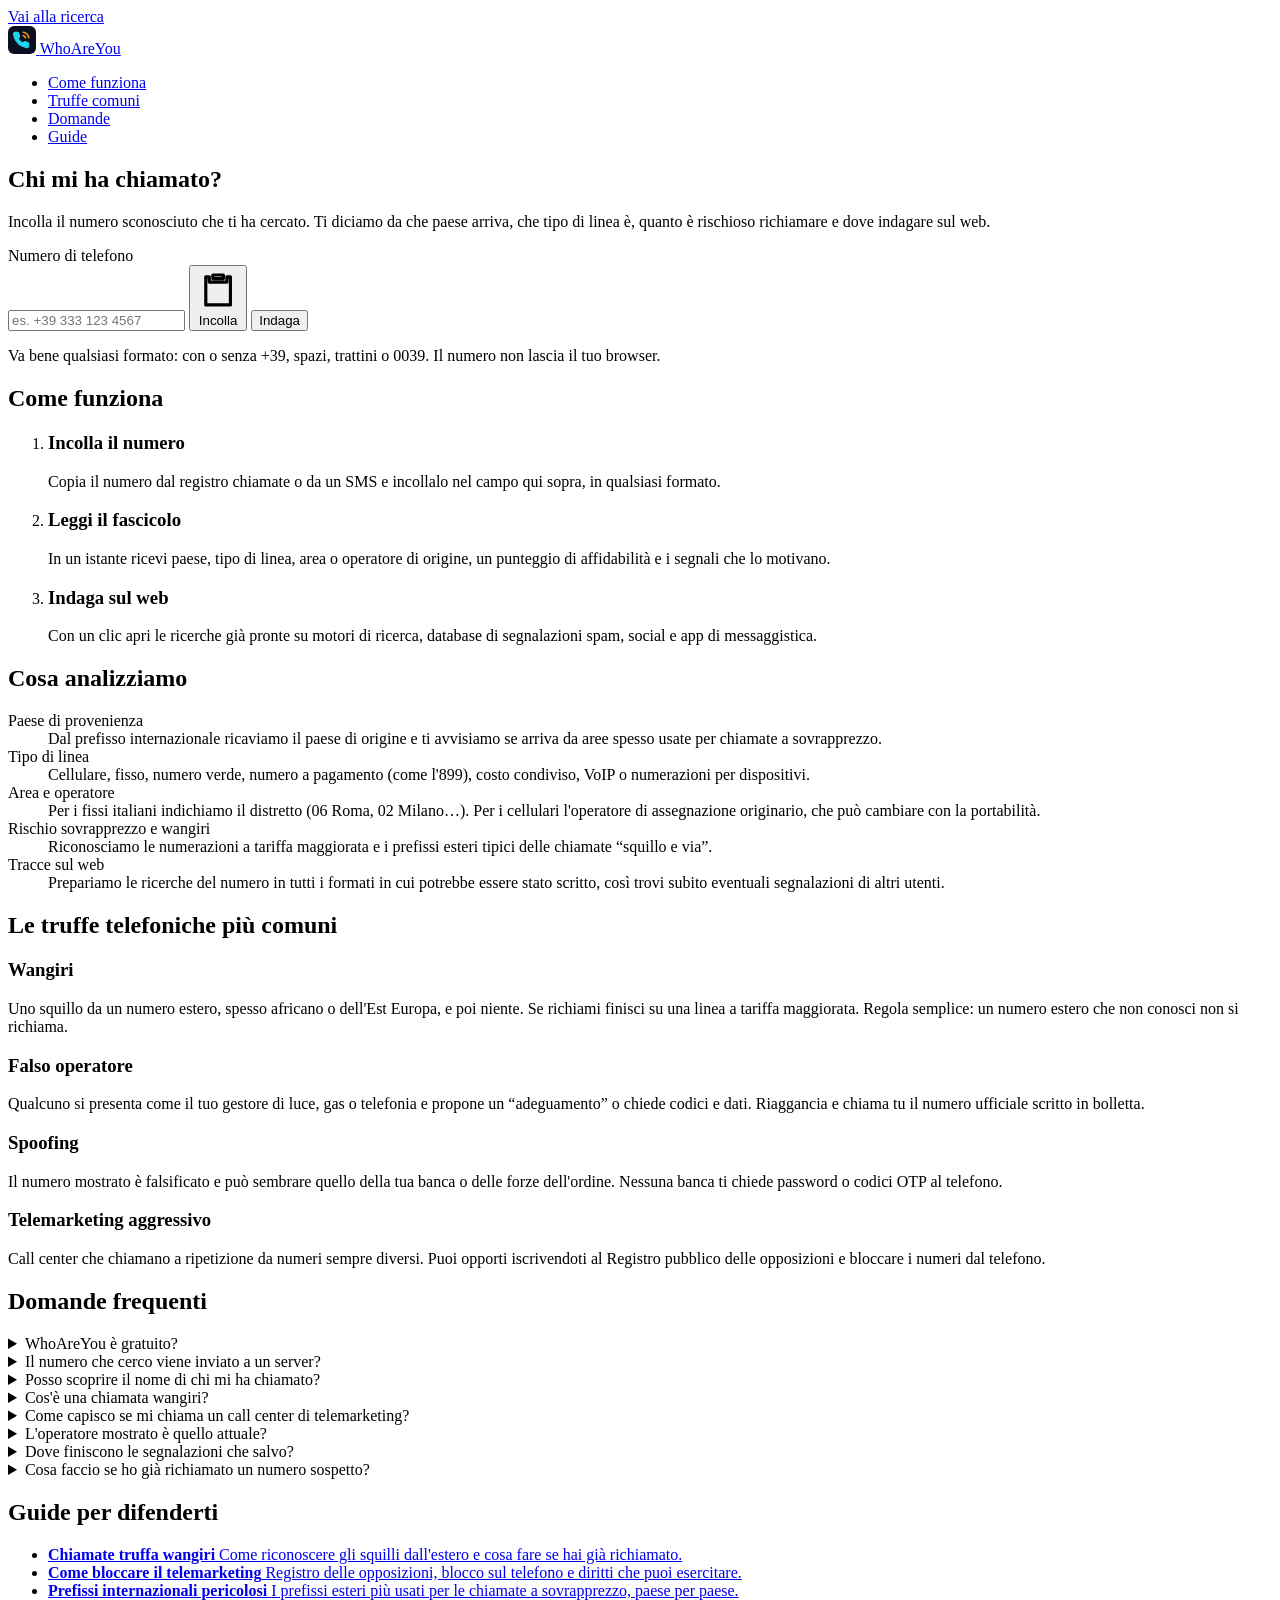
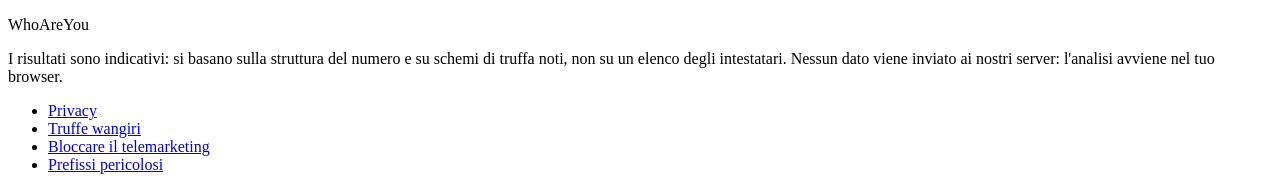
==== index.html @ 552d239f "WIP: initial site files from agent team (in progress) Co-Authored-By: Claude Opus 5.5 <noreply@anthr" ====
<!doctype html>
<html lang="it">
<head>
  <meta charset="utf-8">
  <meta name="viewport" content="width=device-width, initial-scale=1">
  <title>WhoAreYou – Chi mi ha chiamato? Verifica numeri di telefono sconosciuti gratis</title>
  <meta name="description" content="Ti ha chiamato un numero sconosciuto? Incollalo e scopri subito paese, tipo di linea, operatore e rischio truffa (wangiri, numeri a pagamento, spoofing). Gratis, senza registrazione, l'analisi avviene nel tuo browser.">
  <link rel="canonical" href="https://lorebiri.github.io/whoareyou/">
  <meta name="robots" content="index,follow,max-image-preview:large">
  <meta name="theme-color" content="#eef1f5" media="(prefers-color-scheme: light)">
  <meta name="theme-color" content="#0f1520" media="(prefers-color-scheme: dark)">
  <meta name="color-scheme" content="light dark">

  <link rel="icon" href="assets/img/favicon.svg" type="image/svg+xml">
  <link rel="apple-touch-icon" href="assets/img/favicon.svg">
  <link rel="manifest" href="site.webmanifest">

  <meta property="og:type" content="website">
  <meta property="og:locale" content="it_IT">
  <meta property="og:site_name" content="WhoAreYou">
  <meta property="og:title" content="Chi mi ha chiamato? Verifica gratis un numero sconosciuto">
  <meta property="og:description" content="Incolla il numero: paese, tipo di linea, rischio truffa e ricerche sul web con un clic. Tutto nel tuo browser.">
  <meta property="og:url" content="https://lorebiri.github.io/whoareyou/">
  <meta property="og:image" content="https://lorebiri.github.io/whoareyou/assets/img/og-image.svg">
  <meta property="og:image:alt" content="WhoAreYou, verifica numeri di telefono sconosciuti">
  <meta name="twitter:card" content="summary_large_image">
  <meta name="twitter:title" content="Chi mi ha chiamato? Verifica gratis un numero sconosciuto">
  <meta name="twitter:description" content="Paese, tipo di linea, rischio truffa e ricerche sul web con un clic. Tutto nel tuo browser.">
  <meta name="twitter:image" content="https://lorebiri.github.io/whoareyou/assets/img/og-image.svg">

  <link rel="preconnect" href="https://fonts.googleapis.com">
  <link rel="preconnect" href="https://fonts.gstatic.com" crossorigin>
  <link rel="stylesheet" href="https://fonts.googleapis.com/css2?family=Archivo:wdth,wght@62..125,400..800&amp;display=swap">
  <link rel="stylesheet" href="assets/css/style.css">

  <script type="application/ld+json">
  {
    "@context": "https://schema.org",
    "@graph": [
      {
        "@type": "WebSite",
        "@id": "https://lorebiri.github.io/whoareyou/#website",
        "url": "https://lorebiri.github.io/whoareyou/",
        "name": "WhoAreYou",
        "inLanguage": "it",
        "potentialAction": {
          "@type": "SearchAction",
          "target": {
            "@type": "EntryPoint",
            "urlTemplate": "https://lorebiri.github.io/whoareyou/?n={search_term_string}"
          },
          "query-input": "required name=search_term_string"
        }
      },
      {
        "@type": "WebApplication",
        "@id": "https://lorebiri.github.io/whoareyou/#app",
        "name": "WhoAreYou – Chi mi ha chiamato?",
        "url": "https://lorebiri.github.io/whoareyou/",
        "description": "Strumento gratuito per verificare numeri di telefono sconosciuti: paese, tipo di linea, operatore, rischio truffa e ricerche sul web. L'analisi avviene nel browser.",
        "applicationCategory": "UtilityApplication",
        "operatingSystem": "Qualsiasi (browser web)",
        "browserRequirements": "Richiede JavaScript",
        "inLanguage": "it",
        "isAccessibleForFree": true,
        "offers": { "@type": "Offer", "price": "0", "priceCurrency": "EUR" }
      },
      {
        "@type": "FAQPage",
        "@id": "https://lorebiri.github.io/whoareyou/#faq",
        "inLanguage": "it",
        "mainEntity": [
          {
            "@type": "Question",
            "name": "WhoAreYou è gratuito?",
            "acceptedAnswer": { "@type": "Answer", "text": "Sì, è completamente gratuito e non richiede registrazione. Puoi verificare tutti i numeri che vuoi." }
          },
          {
            "@type": "Question",
            "name": "Il numero che cerco viene inviato a un server?",
            "acceptedAnswer": { "@type": "Answer", "text": "No. L'analisi avviene interamente nel tuo browser e il numero non viene inviato a nessun server di WhoAreYou. Solo se scegli di aprire una ricerca sul web, il numero viene passato al sito che hai scelto, come Google o un database di segnalazioni." }
          },
          {
            "@type": "Question",
            "name": "Posso scoprire il nome di chi mi ha chiamato?",
            "acceptedAnswer": { "@type": "Answer", "text": "WhoAreYou non consulta elenchi privati degli intestatari, che in Italia sono protetti dal GDPR. Ti mostra paese, tipo di linea e rischi, e con un clic ti porta alle ricerche pubbliche e ai siti dove altre persone potrebbero aver già segnalato lo stesso numero." }
          },
          {
            "@type": "Question",
            "name": "Cos'è una chiamata wangiri?",
            "acceptedAnswer": { "@type": "Answer", "text": "Wangiri, in giapponese \"uno squillo e via\", è una truffa in cui un numero internazionale fa squillare il telefono una sola volta per spingerti a richiamare. La chiamata di ritorno verso numeri a tariffa maggiorata può costare diversi euro al minuto. Se non conosci il numero estero, non richiamare." }
          },
          {
            "@type": "Question",
            "name": "Come capisco se mi chiama un call center di telemarketing?",
            "acceptedAnswer": { "@type": "Answer", "text": "I call center usano spesso numeri fissi di grandi città o numeri che cambiano a ogni chiamata. Se il numero risulta fisso o VoIP e le ricerche sul web mostrano segnalazioni di telemarketing, probabilmente è una chiamata commerciale. Puoi iscriverti gratuitamente al Registro pubblico delle opposizioni per ridurle." }
          },
          {
            "@type": "Question",
            "name": "L'operatore mostrato è quello attuale?",
            "acceptedAnswer": { "@type": "Answer", "text": "No, è l'operatore a cui la numerazione è stata assegnata in origine. Con la portabilità del numero la linea può essere passata a un altro operatore, quindi consideralo un indizio e non una certezza." }
          },
          {
            "@type": "Question",
            "name": "Dove finiscono le segnalazioni che salvo?",
            "acceptedAnswer": { "@type": "Answer", "text": "Le segnalazioni (affidabile, spam, truffa) e le note restano solo nella memoria del browser del tuo dispositivo. Nessun altro le vede e puoi cancellarle svuotando i dati del sito." }
          },
          {
            "@type": "Question",
            "name": "Cosa faccio se ho già richiamato un numero sospetto?",
            "acceptedAnswer": { "@type": "Answer", "text": "Controlla il credito o la prossima bolletta, chiedi al tuo operatore di bloccare i servizi a sovrapprezzo e le chiamate verso numerazioni speciali, e se hai subito un addebito o hai fornito dati personali presenta una segnalazione alla Polizia Postale." }
          }
        ]
      }
    ]
  }
  </script>
</head>
<body>
  <a class="skip" href="#cerca">Vai alla ricerca</a>

  <header class="site-header">
    <div class="wrap header-row">
      <a class="brand" href="./" aria-label="WhoAreYou, home">
        <img src="assets/img/favicon.svg" alt="" width="28" height="28">
        <span>WhoAreYou</span>
      </a>
      <nav aria-label="Sezioni">
        <ul class="nav">
          <li><a href="#come-funziona">Come funziona</a></li>
          <li><a href="#truffe">Truffe comuni</a></li>
          <li><a href="#faq">Domande</a></li>
          <li><a href="#guide">Guide</a></li>
        </ul>
      </nav>
    </div>
  </header>

  <main id="main">
    <section class="hero" aria-labelledby="titolo">
      <div class="radar" aria-hidden="true"><span class="sweep"></span></div>
      <div class="wrap hero-inner">
        <h1 id="titolo">Chi mi ha chiamato?</h1>
        <p class="lede">Incolla il numero sconosciuto che ti ha cercato. Ti diciamo da che paese arriva, che tipo di linea è, quanto è rischioso richiamare e dove indagare sul web.</p>

        <form id="cerca" class="search" role="search" autocomplete="off" novalidate>
          <label for="numero" class="search-label">Numero di telefono</label>
          <div class="search-row">
            <input id="numero" name="n" type="tel" inputmode="tel" autocomplete="off" autocorrect="off" spellcheck="false"
                   placeholder="es. +39 333 123 4567" aria-describedby="search-hint" maxlength="40" required>
            <button type="button" class="btn-ghost paste" id="incolla" hidden aria-label="Incolla dagli appunti">
              <svg viewBox="0 0 24 24" aria-hidden="true"><path d="M9 4h6v2H9zM7 5H5v16h14V5h-2v3H7z" fill="none" stroke="currentColor" stroke-width="1.8" stroke-linejoin="round"/></svg>
              <span>Incolla</span>
            </button>
            <button type="submit" class="btn-primary" id="indaga">Indaga</button>
          </div>
          <p id="search-hint" class="hint">Va bene qualsiasi formato: con o senza +39, spazi, trattini o 0039. Il numero non lascia il tuo browser.</p>
        </form>
      </div>
    </section>

    <section id="esito" class="result-zone wrap" aria-label="Esito dell'analisi" tabindex="-1">
      <div id="scan" class="scan" hidden aria-hidden="true"></div>
      <div id="result" aria-live="polite" aria-atomic="false"></div>
    </section>

    <section id="cronologia" class="wrap history" aria-labelledby="cronologia-titolo" hidden>
      <div class="history-head">
        <h2 id="cronologia-titolo">Le tue ultime ricerche</h2>
        <button type="button" class="btn-link" id="svuota-cronologia">Cancella cronologia</button>
      </div>
      <p class="small muted">Salvate solo su questo dispositivo.</p>
      <ul id="cronologia-lista" class="history-list"></ul>
    </section>

    <div class="content">
      <section id="come-funziona" class="wrap block" aria-labelledby="h-come">
        <h2 id="h-come">Come funziona</h2>
        <ol class="steps">
          <li>
            <h3>Incolla il numero</h3>
            <p>Copia il numero dal registro chiamate o da un SMS e incollalo nel campo qui sopra, in qualsiasi formato.</p>
          </li>
          <li>
            <h3>Leggi il fascicolo</h3>
            <p>In un istante ricevi paese, tipo di linea, area o operatore di origine, un punteggio di affidabilità e i segnali che lo motivano.</p>
          </li>
          <li>
            <h3>Indaga sul web</h3>
            <p>Con un clic apri le ricerche già pronte su motori di ricerca, database di segnalazioni spam, social e app di messaggistica.</p>
          </li>
        </ol>
      </section>

      <section id="cosa-analizziamo" class="wrap block" aria-labelledby="h-cosa">
        <h2 id="h-cosa">Cosa analizziamo</h2>
        <dl class="checks">
          <div><dt>Paese di provenienza</dt><dd>Dal prefisso internazionale ricaviamo il paese di origine e ti avvisiamo se arriva da aree spesso usate per chiamate a sovrapprezzo.</dd></div>
          <div><dt>Tipo di linea</dt><dd>Cellulare, fisso, numero verde, numero a pagamento (come l'899), costo condiviso, VoIP o numerazioni per dispositivi.</dd></div>
          <div><dt>Area e operatore</dt><dd>Per i fissi italiani indichiamo il distretto (06 Roma, 02 Milano…). Per i cellulari l'operatore di assegnazione originario, che può cambiare con la portabilità.</dd></div>
          <div><dt>Rischio sovrapprezzo e wangiri</dt><dd>Riconosciamo le numerazioni a tariffa maggiorata e i prefissi esteri tipici delle chiamate “squillo e via”.</dd></div>
          <div><dt>Tracce sul web</dt><dd>Prepariamo le ricerche del numero in tutti i formati in cui potrebbe essere stato scritto, così trovi subito eventuali segnalazioni di altri utenti.</dd></div>
        </dl>
      </section>

      <section id="truffe" class="wrap block" aria-labelledby="h-truffe">
        <h2 id="h-truffe">Le truffe telefoniche più comuni</h2>
        <div class="scams">
          <article>
            <h3>Wangiri</h3>
            <p>Uno squillo da un numero estero, spesso africano o dell'Est Europa, e poi niente. Se richiami finisci su una linea a tariffa maggiorata. Regola semplice: un numero estero che non conosci non si richiama.</p>
          </article>
          <article>
            <h3>Falso operatore</h3>
            <p>Qualcuno si presenta come il tuo gestore di luce, gas o telefonia e propone un “adeguamento” o chiede codici e dati. Riaggancia e chiama tu il numero ufficiale scritto in bolletta.</p>
          </article>
          <article>
            <h3>Spoofing</h3>
            <p>Il numero mostrato è falsificato e può sembrare quello della tua banca o delle forze dell'ordine. Nessuna banca ti chiede password o codici OTP al telefono.</p>
          </article>
          <article>
            <h3>Telemarketing aggressivo</h3>
            <p>Call center che chiamano a ripetizione da numeri sempre diversi. Puoi opporti iscrivendoti al Registro pubblico delle opposizioni e bloccare i numeri dal telefono.</p>
          </article>
        </div>
      </section>

      <section id="faq" class="wrap block" aria-labelledby="h-faq">
        <h2 id="h-faq">Domande frequenti</h2>
        <div class="faq">
          <details>
            <summary>WhoAreYou è gratuito?</summary>
            <p>Sì, è completamente gratuito e non richiede registrazione. Puoi verificare tutti i numeri che vuoi.</p>
          </details>
          <details>
            <summary>Il numero che cerco viene inviato a un server?</summary>
            <p>No. L'analisi avviene interamente nel tuo browser e il numero non viene inviato a nessun server di WhoAreYou. Solo se scegli di aprire una ricerca sul web, il numero viene passato al sito che hai scelto, come Google o un database di segnalazioni.</p>
          </details>
          <details>
            <summary>Posso scoprire il nome di chi mi ha chiamato?</summary>
            <p>WhoAreYou non consulta elenchi privati degli intestatari, che in Italia sono protetti dal GDPR. Ti mostra paese, tipo di linea e rischi, e con un clic ti porta alle ricerche pubbliche e ai siti dove altre persone potrebbero aver già segnalato lo stesso numero.</p>
          </details>
          <details>
            <summary>Cos'è una chiamata wangiri?</summary>
            <p>Wangiri, in giapponese "uno squillo e via", è una truffa in cui un numero internazionale fa squillare il telefono una sola volta per spingerti a richiamare. La chiamata di ritorno verso numeri a tariffa maggiorata può costare diversi euro al minuto. Se non conosci il numero estero, non richiamare.</p>
          </details>
          <details>
            <summary>Come capisco se mi chiama un call center di telemarketing?</summary>
            <p>I call center usano spesso numeri fissi di grandi città o numeri che cambiano a ogni chiamata. Se il numero risulta fisso o VoIP e le ricerche sul web mostrano segnalazioni di telemarketing, probabilmente è una chiamata commerciale. Puoi iscriverti gratuitamente al Registro pubblico delle opposizioni per ridurle.</p>
          </details>
          <details>
            <summary>L'operatore mostrato è quello attuale?</summary>
            <p>No, è l'operatore a cui la numerazione è stata assegnata in origine. Con la portabilità del numero la linea può essere passata a un altro operatore, quindi consideralo un indizio e non una certezza.</p>
          </details>
          <details>
            <summary>Dove finiscono le segnalazioni che salvo?</summary>
            <p>Le segnalazioni (affidabile, spam, truffa) e le note restano solo nella memoria del browser del tuo dispositivo. Nessun altro le vede e puoi cancellarle svuotando i dati del sito.</p>
          </details>
          <details>
            <summary>Cosa faccio se ho già richiamato un numero sospetto?</summary>
            <p>Controlla il credito o la prossima bolletta, chiedi al tuo operatore di bloccare i servizi a sovrapprezzo e le chiamate verso numerazioni speciali, e se hai subito un addebito o hai fornito dati personali presenta una segnalazione alla Polizia Postale.</p>
          </details>
        </div>
      </section>

      <section id="guide" class="wrap block" aria-labelledby="h-guide">
        <h2 id="h-guide">Guide per difenderti</h2>
        <ul class="guides">
          <li>
            <a href="guide/chiamate-truffa-wangiri.html">
              <strong>Chiamate truffa wangiri</strong>
              <span>Come riconoscere gli squilli dall'estero e cosa fare se hai già richiamato.</span>
            </a>
          </li>
          <li>
            <a href="guide/come-bloccare-telemarketing.html">
              <strong>Come bloccare il telemarketing</strong>
              <span>Registro delle opposizioni, blocco sul telefono e diritti che puoi esercitare.</span>
            </a>
          </li>
          <li>
            <a href="guide/prefissi-internazionali-pericolosi.html">
              <strong>Prefissi internazionali pericolosi</strong>
              <span>I prefissi esteri più usati per le chiamate a sovrapprezzo, paese per paese.</span>
            </a>
          </li>
        </ul>
      </section>
    </div>
  </main>

  <footer class="site-footer">
    <div class="wrap footer-grid">
      <div>
        <p class="brand-foot">WhoAreYou</p>
        <p class="small">I risultati sono indicativi: si basano sulla struttura del numero e su schemi di truffa noti, non su un elenco degli intestatari. Nessun dato viene inviato ai nostri server: l'analisi avviene nel tuo browser.</p>
      </div>
      <ul class="foot-links small">
        <li><a href="privacy.html">Privacy</a></li>
        <li><a href="guide/chiamate-truffa-wangiri.html">Truffe wangiri</a></li>
        <li><a href="guide/come-bloccare-telemarketing.html">Bloccare il telemarketing</a></li>
        <li><a href="guide/prefissi-internazionali-pericolosi.html">Prefissi pericolosi</a></li>
      </ul>
    </div>
  </footer>

  <div id="toast" class="toast" role="status" aria-live="polite"></div>

  <noscript><p class="noscript wrap">Per analizzare un numero serve JavaScript attivo. Le informazioni e le guide qui sotto restano consultabili.</p></noscript>

  <script src="assets/js/analyzer.js" defer></script>
  <script src="assets/js/app.js" defer></script>
</body>
</html>
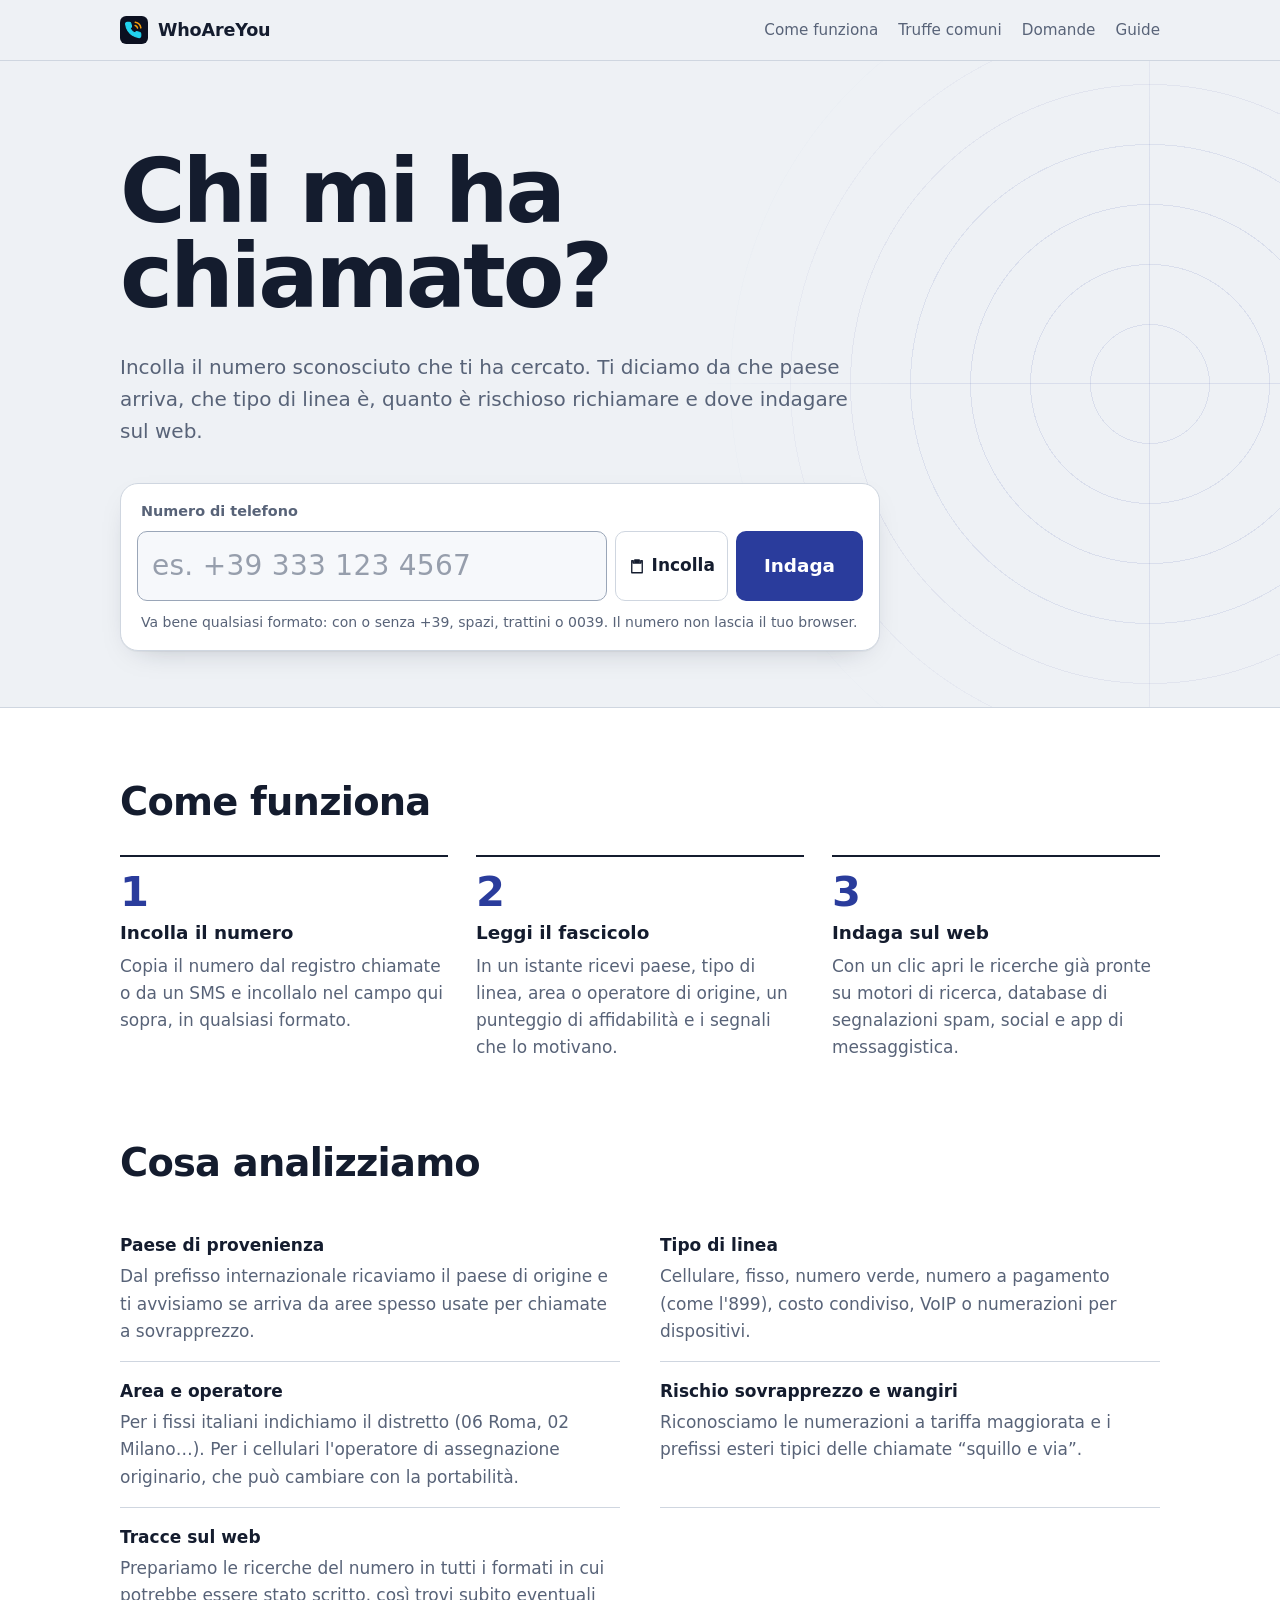
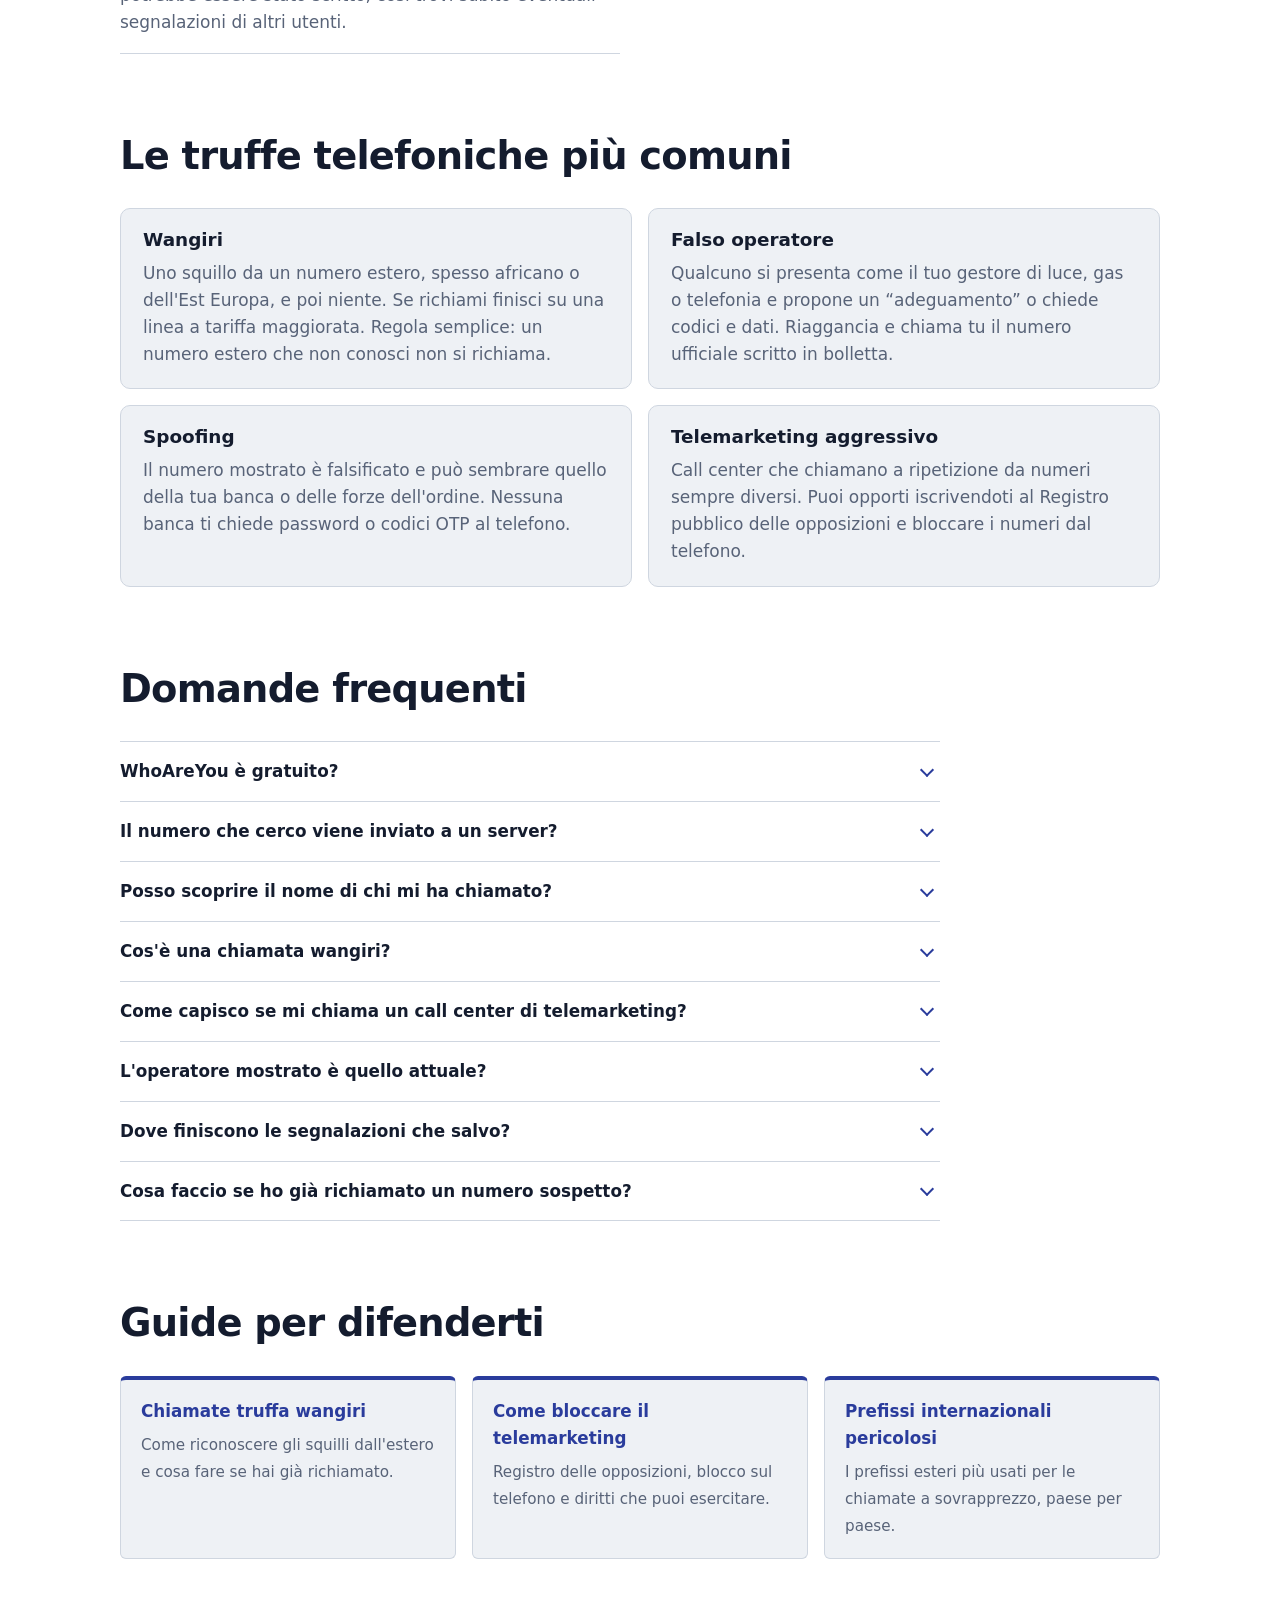
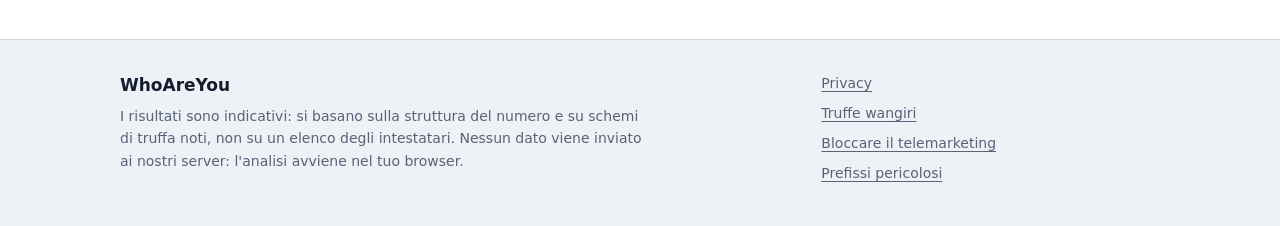
==== commit b9728f18: "Add landing page UI (index, styles, app logic) and PNG OG image Co-Authored-By: Claude Opus 5.5 <nor" ====
--- a/index.html
+++ b/index.html
@@ -21,12 +21,14 @@
   <meta property="og:title" content="Chi mi ha chiamato? Verifica gratis un numero sconosciuto">
   <meta property="og:description" content="Incolla il numero: paese, tipo di linea, rischio truffa e ricerche sul web con un clic. Tutto nel tuo browser.">
   <meta property="og:url" content="https://lorebiri.github.io/whoareyou/">
-  <meta property="og:image" content="https://lorebiri.github.io/whoareyou/assets/img/og-image.svg">
+  <meta property="og:image" content="https://lorebiri.github.io/whoareyou/assets/img/og-image.png">
+  <meta property="og:image:width" content="1200">
+  <meta property="og:image:height" content="630">
   <meta property="og:image:alt" content="WhoAreYou, verifica numeri di telefono sconosciuti">
   <meta name="twitter:card" content="summary_large_image">
   <meta name="twitter:title" content="Chi mi ha chiamato? Verifica gratis un numero sconosciuto">
   <meta name="twitter:description" content="Paese, tipo di linea, rischio truffa e ricerche sul web con un clic. Tutto nel tuo browser.">
-  <meta name="twitter:image" content="https://lorebiri.github.io/whoareyou/assets/img/og-image.svg">
+  <meta name="twitter:image" content="https://lorebiri.github.io/whoareyou/assets/img/og-image.png">
 
   <link rel="preconnect" href="https://fonts.googleapis.com">
   <link rel="preconnect" href="https://fonts.gstatic.com" crossorigin>
--- a/assets/css/style.css
+++ b/assets/css/style.css
@@ -0,0 +1,538 @@
+/* WhoAreYou – "fascicolo" visivo: carta fredda, inchiostro blu notte, timbro del verdetto. */
+
+:root {
+  --paper: #eef1f5;
+  --sheet: #ffffff;
+  --sheet-2: #f6f8fb;
+  --ink: #141c2e;
+  --muted: #586378;
+  --line: #cfd6e0;
+  --line-strong: #9aa6b8;
+  --accent: #2a3c9c;
+  --accent-ink: #ffffff;
+  --accent-soft: #e3e7f8;
+  --ring: #2a3c9c;
+
+  --v-affidabile: #17744a;
+  --v-neutro: #4c5f77;
+  --v-sospetto: #a85600;
+  --v-pericoloso: #bd2430;
+  --v-affidabile-bg: #e4f3eb;
+  --v-neutro-bg: #e9eef4;
+  --v-sospetto-bg: #fbefdf;
+  --v-pericoloso-bg: #fbe6e7;
+
+  --radar: rgba(42, 60, 156, 0.10);
+  --shadow: 0 1px 0 rgba(20, 28, 46, 0.04), 0 10px 30px -18px rgba(20, 28, 46, 0.35);
+
+  --font: "Archivo", system-ui, -apple-system, "Segoe UI", Roboto, "Helvetica Neue", Arial, sans-serif;
+  --r-sm: 6px;
+  --r-md: 10px;
+  --r-lg: 18px;
+  --wrap: 1080px;
+  color-scheme: light dark;
+}
+
+@media (prefers-color-scheme: dark) {
+  :root {
+    --paper: #0f1520;
+    --sheet: #161f2e;
+    --sheet-2: #1b2638;
+    --ink: #e5eaf2;
+    --muted: #9ba7ba;
+    --line: #283449;
+    --line-strong: #44526b;
+    --accent: #8fa0ff;
+    --accent-ink: #0f1520;
+    --accent-soft: #1f2a4a;
+    --ring: #aab7ff;
+
+    --v-affidabile: #4ec58e;
+    --v-neutro: #9fb1c8;
+    --v-sospetto: #f2a541;
+    --v-pericoloso: #ff6f74;
+    --v-affidabile-bg: #12301f;
+    --v-neutro-bg: #1d2737;
+    --v-sospetto-bg: #352611;
+    --v-pericoloso-bg: #3a171b;
+
+    --radar: rgba(143, 160, 255, 0.09);
+    --shadow: 0 1px 0 rgba(0, 0, 0, 0.2), 0 14px 34px -20px rgba(0, 0, 0, 0.8);
+  }
+}
+
+*, *::before, *::after { box-sizing: border-box; }
+
+html { -webkit-text-size-adjust: 100%; scroll-padding-top: 16px; }
+
+body {
+  margin: 0;
+  background: var(--paper);
+  color: var(--ink);
+  font-family: var(--font);
+  font-size: 1.0625rem;
+  line-height: 1.6;
+  font-variation-settings: "wdth" 100;
+  overflow-x: hidden;
+}
+
+img, svg { display: block; max-width: 100%; }
+a { color: var(--accent); text-underline-offset: 0.18em; text-decoration-thickness: 1px; }
+a:hover { text-decoration-thickness: 2px; }
+h1, h2, h3, h4 { line-height: 1.15; margin: 0 0 0.5em; }
+p { margin: 0 0 1em; }
+
+:focus-visible {
+  outline: 3px solid var(--ring);
+  outline-offset: 2px;
+  border-radius: 4px;
+}
+
+.wrap { width: 100%; max-width: var(--wrap); margin: 0 auto; padding: 0 20px; }
+.small { font-size: 0.875rem; }
+.muted { color: var(--muted); }
+.sr-only, .offscreen {
+  position: absolute !important; width: 1px; height: 1px; padding: 0; margin: -1px;
+  overflow: hidden; clip: rect(0 0 0 0); white-space: nowrap; border: 0;
+}
+
+.skip {
+  position: absolute; left: 12px; top: -60px; z-index: 50;
+  background: var(--accent); color: var(--accent-ink); padding: 10px 14px; border-radius: var(--r-sm);
+}
+.skip:focus { top: 12px; }
+
+/* ---------- header ---------- */
+
+.site-header { border-bottom: 1px solid var(--line); background: var(--paper); }
+.header-row { display: flex; align-items: center; justify-content: space-between; gap: 16px; min-height: 60px; }
+.brand {
+  display: inline-flex; align-items: center; gap: 10px; color: var(--ink); text-decoration: none;
+  font-weight: 750; font-variation-settings: "wdth" 115; letter-spacing: -0.01em; font-size: 1.1rem;
+}
+.nav { display: flex; gap: 4px 20px; list-style: none; margin: 0; padding: 0; flex-wrap: wrap; justify-content: flex-end; }
+.nav a { color: var(--muted); text-decoration: none; font-size: 0.95rem; padding: 6px 0; }
+.nav a:hover { color: var(--ink); }
+
+/* ---------- hero ---------- */
+
+.hero { position: relative; overflow: hidden; padding: clamp(40px, 8vw, 88px) 0 clamp(32px, 6vw, 56px); }
+.hero-inner { position: relative; z-index: 1; }
+
+.radar {
+  position: absolute; z-index: 0; pointer-events: none;
+  width: min(900px, 140vw); aspect-ratio: 1;
+  right: max(-320px, -30vw); top: 50%; transform: translateY(-50%);
+  border-radius: 50%;
+  background:
+    repeating-radial-gradient(circle at center, transparent 0 59px, var(--radar) 59px 60px),
+    linear-gradient(to right, transparent calc(50% - 0.5px), var(--radar) calc(50% - 0.5px) calc(50% + 0.5px), transparent calc(50% + 0.5px)),
+    linear-gradient(to bottom, transparent calc(50% - 0.5px), var(--radar) calc(50% - 0.5px) calc(50% + 0.5px), transparent calc(50% + 0.5px));
+  -webkit-mask-image: radial-gradient(circle, #000 35%, transparent 70%);
+  mask-image: radial-gradient(circle, #000 35%, transparent 70%);
+}
+.radar .sweep {
+  position: absolute; inset: 0; border-radius: 50%; opacity: 0;
+  background: conic-gradient(from 0deg, transparent 0 300deg, var(--accent) 360deg);
+  transition: opacity .25s ease;
+}
+.scanning .radar .sweep { opacity: 0.22; animation: sweep 1.1s linear infinite; }
+@keyframes sweep { to { transform: rotate(360deg); } }
+
+h1 {
+  font-size: clamp(2.6rem, 9vw, 5.6rem);
+  font-weight: 800;
+  font-variation-settings: "wdth" 125;
+  letter-spacing: -0.035em;
+  line-height: 0.95;
+  margin: 0 0 0.35em;
+  max-width: 12ch;
+}
+.lede { font-size: clamp(1.05rem, 2.2vw, 1.25rem); max-width: 38em; color: var(--muted); margin-bottom: 1.8em; }
+
+.search {
+  max-width: 760px;
+  background: var(--sheet);
+  border: 1px solid var(--line);
+  border-radius: var(--r-lg);
+  padding: 16px;
+  box-shadow: var(--shadow);
+}
+.search-label { display: block; font-weight: 650; font-size: 0.9rem; margin: 0 0 8px 4px; color: var(--muted); }
+.search-row { display: flex; gap: 8px; align-items: stretch; }
+.search input {
+  flex: 1 1 auto; min-width: 0;
+  font: inherit;
+  font-size: clamp(1.25rem, 3.4vw, 1.75rem);
+  font-weight: 600;
+  font-variation-settings: "wdth" 108;
+  font-variant-numeric: tabular-nums;
+  letter-spacing: 0.01em;
+  color: var(--ink);
+  background: var(--sheet-2);
+  border: 1.5px solid var(--line-strong);
+  border-radius: var(--r-md);
+  padding: 12px 14px;
+}
+.search input::placeholder { color: var(--muted); opacity: 0.6; font-weight: 500; }
+.search input:focus { outline: none; border-color: var(--accent); box-shadow: 0 0 0 3px var(--accent-soft); }
+.hint { margin: 10px 4px 0; font-size: 0.875rem; color: var(--muted); }
+
+/* ---------- bottoni ---------- */
+
+button { font: inherit; cursor: pointer; }
+button:disabled { cursor: progress; opacity: 0.7; }
+
+.btn-primary {
+  display: inline-flex; align-items: center; justify-content: center; gap: 8px;
+  background: var(--accent); color: var(--accent-ink);
+  border: 0; border-radius: var(--r-md);
+  padding: 12px 22px; font-weight: 700; font-size: 1.05rem;
+  font-variation-settings: "wdth" 112;
+  white-space: nowrap;
+}
+.btn-primary:hover { filter: brightness(1.1); }
+.search .btn-primary { font-size: 1.15rem; padding: 0 28px; }
+
+.btn-ghost {
+  display: inline-flex; align-items: center; gap: 6px;
+  background: transparent; color: var(--ink);
+  border: 1.5px solid var(--line); border-radius: var(--r-md);
+  padding: 8px 12px; font-weight: 600; white-space: nowrap;
+}
+.btn-ghost:hover { border-color: var(--line-strong); background: var(--sheet-2); }
+.btn-ghost svg, .btn-ghost .icon { width: 18px; height: 18px; flex: none; }
+.btn-ghost.sm { font-size: 0.875rem; padding: 6px 10px; }
+.btn-link { background: none; border: 0; color: var(--accent); text-decoration: underline; text-underline-offset: 0.18em; padding: 4px 0; font-size: 0.9rem; }
+
+.icon { width: 20px; height: 20px; flex: none; }
+
+/* ---------- area esito ---------- */
+
+.result-zone { outline: none; scroll-margin-top: 16px; }
+.result-zone:focus-visible { outline: none; }
+#result:empty { display: none; }
+
+.scan {
+  max-width: 760px; margin: 0 0 32px;
+  background: var(--sheet); border: 1px dashed var(--line-strong); border-radius: var(--r-lg);
+  padding: 18px 22px;
+}
+.scan-number { font-weight: 700; font-variation-settings: "wdth" 110; font-size: 1.25rem; margin: 0 0 8px; font-variant-numeric: tabular-nums; }
+.scan-steps { list-style: none; margin: 0; padding: 0; display: grid; gap: 4px; }
+.scan-steps li { color: var(--muted); opacity: 0.45; padding-left: 26px; position: relative; font-size: 0.95rem; transition: opacity .15s ease; }
+.scan-steps li::before {
+  content: ""; position: absolute; left: 4px; top: 0.55em; width: 10px; height: 10px; border-radius: 50%;
+  border: 1.5px solid currentColor;
+}
+.scan-steps li.active { opacity: 1; color: var(--ink); }
+.scan-steps li.active::before { border-color: var(--accent); background: var(--accent-soft); }
+.scan-steps li.done { opacity: 1; color: var(--muted); }
+.scan-steps li.done::before { background: var(--accent); border-color: var(--accent); }
+
+.error-card {
+  max-width: 760px; margin: 0 0 32px;
+  display: flex; gap: 14px; align-items: flex-start;
+  background: var(--v-sospetto-bg); color: var(--ink);
+  border: 1px solid var(--v-sospetto); border-left-width: 5px; border-radius: var(--r-md);
+  padding: 16px 18px;
+}
+.error-card p { margin: 0; }
+.error-title { font-weight: 700; margin-bottom: 4px !important; }
+.error-icon { color: var(--v-sospetto); width: 26px; height: 26px; margin-top: 1px; }
+
+/* ---------- fascicolo ---------- */
+
+.dossier {
+  --v: var(--v-neutro); --v-bg: var(--v-neutro-bg);
+  position: relative;
+  background: var(--sheet);
+  border: 1px solid var(--line);
+  border-radius: var(--r-lg);
+  box-shadow: var(--shadow);
+  margin: 0 0 40px;
+  padding: clamp(18px, 3.5vw, 32px);
+  overflow: hidden;
+}
+.dossier::before {
+  /* linguetta del fascicolo colorata secondo il verdetto */
+  content: ""; position: absolute; left: 0; top: 0; bottom: 0; width: 6px; background: var(--v);
+}
+.v-affidabile { --v: var(--v-affidabile); --v-bg: var(--v-affidabile-bg); }
+.v-neutro { --v: var(--v-neutro); --v-bg: var(--v-neutro-bg); }
+.v-sospetto { --v: var(--v-sospetto); --v-bg: var(--v-sospetto-bg); }
+.v-pericoloso { --v: var(--v-pericoloso); --v-bg: var(--v-pericoloso-bg); }
+
+.dossier-head {
+  display: flex; flex-wrap: wrap; align-items: center; justify-content: space-between; gap: 10px;
+  border-bottom: 1px dashed var(--line); padding-bottom: 14px; margin-bottom: 22px;
+}
+.dossier-kicker { margin: 0; color: var(--muted); font-weight: 600; font-size: 0.9rem; }
+.dossier-actions { display: flex; gap: 8px; flex-wrap: wrap; }
+
+.identity { display: grid; grid-template-columns: auto 1fr; gap: clamp(16px, 4vw, 36px); align-items: center; margin-bottom: 26px; }
+.identity-main { min-width: 0; }
+.number {
+  font-size: clamp(1.7rem, 5.6vw, 3.1rem);
+  font-weight: 800;
+  font-variation-settings: "wdth" 118;
+  font-variant-numeric: tabular-nums;
+  letter-spacing: -0.015em;
+  margin: 0 0 4px;
+  overflow-wrap: anywhere;
+}
+.national { margin: 0 0 14px; font-size: 0.95rem; font-variant-numeric: tabular-nums; }
+
+.stamp {
+  display: inline-block;
+  margin: 6px 0 0;
+  padding: 6px 14px 5px;
+  color: var(--v);
+  border: 3px double var(--v);
+  border-radius: 8px;
+  font-weight: 800;
+  font-size: clamp(1rem, 2.6vw, 1.3rem);
+  font-variation-settings: "wdth" 72;
+  letter-spacing: 0.06em;
+  text-transform: uppercase;
+  transform: rotate(-3deg);
+  transform-origin: left center;
+  background: var(--v-bg);
+}
+@media (prefers-reduced-motion: no-preference) {
+  .stamp { animation: stamp .42s cubic-bezier(.2, 1.6, .4, 1) .55s both; }
+  @keyframes stamp {
+    from { opacity: 0; transform: rotate(-9deg) scale(1.6); }
+    to { opacity: 1; transform: rotate(-3deg) scale(1); }
+  }
+}
+
+.gauge { position: relative; width: clamp(108px, 22vw, 150px); aspect-ratio: 1; }
+.gauge-svg { width: 100%; height: 100%; transform: rotate(-90deg); }
+.gauge-track { fill: none; stroke: var(--line); stroke-width: 9; }
+.gauge-arc {
+  fill: none; stroke: var(--v); stroke-width: 9; stroke-linecap: round;
+  transition: stroke-dashoffset .9s cubic-bezier(.2, .8, .2, 1);
+}
+.gauge-tick { stroke: var(--line-strong); stroke-width: 1; }
+.gauge-label { position: absolute; inset: 0; display: grid; place-content: center; text-align: center; line-height: 1; }
+.gauge-num { font-size: clamp(1.9rem, 5.5vw, 2.6rem); font-weight: 800; font-variation-settings: "wdth" 90; font-variant-numeric: tabular-nums; color: var(--v); }
+.gauge-of { font-size: 0.78rem; color: var(--muted); margin-top: 4px; }
+
+.facts {
+  display: grid; grid-template-columns: repeat(auto-fit, minmax(190px, 1fr));
+  margin: 0 0 26px; border-top: 1px solid var(--line); border-left: 1px solid var(--line);
+}
+.facts > div { padding: 12px 14px; border-right: 1px solid var(--line); border-bottom: 1px solid var(--line); min-width: 0; }
+.facts dt { font-size: 0.8rem; color: var(--muted); font-weight: 600; margin-bottom: 2px; }
+.facts dd { margin: 0; font-weight: 650; overflow-wrap: anywhere; }
+.flag { font-size: 1.15em; }
+
+.dossier-cols { display: grid; grid-template-columns: 1.25fr 1fr; gap: 18px; margin-bottom: 30px; }
+.panel { min-width: 0; }
+.panel h3, .investigate h3, .reports h3 { font-size: 1.25rem; font-weight: 750; font-variation-settings: "wdth" 110; }
+
+.signal-list, .advice-list, .lookup-list, .notes, .vote-counts, .history-list { list-style: none; margin: 0; padding: 0; }
+.signal { display: flex; gap: 12px; padding: 12px 0; border-top: 1px solid var(--line); }
+.signal:first-child { border-top: 0; padding-top: 4px; }
+.signal p { margin: 0; }
+.signal .icon { margin-top: 2px; }
+.signal-label { font-weight: 650; }
+.signal-detail { color: var(--muted); font-size: 0.95rem; }
+.s-high .icon { color: var(--v-pericoloso); }
+.s-medium .icon { color: var(--v-sospetto); }
+.s-low .icon { color: var(--v-neutro); }
+.s-info .icon { color: var(--muted); }
+.s-good .icon { color: var(--v-affidabile); }
+
+.advice { background: var(--v-bg); border-radius: var(--r-md); padding: 16px 18px; align-self: start; }
+.advice-list li { position: relative; padding-left: 20px; margin-bottom: 10px; }
+.advice-list li::before { content: ""; position: absolute; left: 2px; top: 0.6em; width: 8px; height: 8px; background: var(--v); border-radius: 2px; transform: rotate(45deg); }
+.advice-list li:last-child { margin-bottom: 0; }
+
+.investigate { border-top: 1px dashed var(--line); padding-top: 24px; margin-bottom: 30px; }
+.investigate-head { display: flex; flex-wrap: wrap; justify-content: space-between; align-items: flex-start; gap: 12px 24px; margin-bottom: 14px; }
+.investigate-head > div { max-width: 36em; }
+.investigate-head p { margin: 0; }
+.popup-note { background: var(--accent-soft); border-radius: var(--r-sm); padding: 8px 12px; }
+
+.lookup-groups { display: grid; grid-template-columns: repeat(auto-fill, minmax(240px, 1fr)); gap: 22px 20px; }
+.lookup-group h4 { font-size: 1rem; margin: 0 0 2px; font-weight: 700; }
+.lookup-group > p { margin: 0 0 8px; }
+.lookup-list { display: grid; gap: 6px; }
+.lookup {
+  display: block; text-decoration: none; color: var(--ink);
+  border: 1px solid var(--line); border-radius: var(--r-sm);
+  padding: 9px 12px; background: var(--sheet-2);
+}
+.lookup:hover { border-color: var(--accent); }
+.lookup-name { display: flex; justify-content: space-between; align-items: center; gap: 8px; font-weight: 650; color: var(--accent); }
+.lookup .ext { width: 16px; height: 16px; opacity: 0.8; }
+.lookup-desc { display: block; font-size: 0.85rem; color: var(--muted); line-height: 1.4; margin-top: 2px; }
+
+.reports { border-top: 1px dashed var(--line); padding-top: 24px; }
+.reports > p { margin-bottom: 12px; }
+.vote-counts { display: flex; flex-wrap: wrap; gap: 8px 22px; margin-bottom: 16px; }
+.vote-counts li { font-size: 0.95rem; color: var(--muted); }
+.vote-counts strong { font-size: 1.4rem; font-variation-settings: "wdth" 90; color: var(--ink); margin-right: 2px; }
+.vote-form { display: grid; gap: 8px; max-width: 620px; }
+.vote-form label { font-weight: 600; }
+.vote-form input {
+  font: inherit; color: var(--ink); background: var(--sheet-2);
+  border: 1.5px solid var(--line); border-radius: var(--r-sm); padding: 9px 12px; width: 100%;
+}
+.vote-form input:focus { outline: none; border-color: var(--accent); box-shadow: 0 0 0 3px var(--accent-soft); }
+.vote-buttons { display: flex; flex-wrap: wrap; gap: 8px; margin-top: 4px; }
+.vote {
+  border: 1.5px solid currentColor; background: transparent; border-radius: 999px;
+  padding: 7px 18px; font-weight: 700;
+}
+.vote-safe { color: var(--v-affidabile); }
+.vote-spam { color: var(--v-sospetto); }
+.vote-scam { color: var(--v-pericoloso); }
+.vote:hover { background: var(--sheet-2); }
+.reports [aria-live] { margin: 10px 0 0; min-height: 1.4em; }
+.notes { margin-top: 10px; display: grid; gap: 6px; }
+.notes li { display: flex; justify-content: space-between; gap: 12px; border-left: 3px solid var(--line-strong); padding: 4px 0 4px 10px; overflow-wrap: anywhere; }
+.notes time { flex: none; }
+
+/* ---------- cronologia ---------- */
+
+.history { margin-bottom: 48px; }
+.history-head { display: flex; justify-content: space-between; align-items: baseline; gap: 12px; flex-wrap: wrap; }
+.history h2 { font-size: 1.25rem; margin: 0; }
+.history > p { margin: 2px 0 12px; }
+.history-list { display: flex; flex-wrap: wrap; gap: 8px; }
+.history-item {
+  --v: var(--v-neutro);
+  display: inline-flex; align-items: center; gap: 8px; text-align: left;
+  border: 1px solid var(--line); background: var(--sheet); color: var(--ink);
+  border-radius: 999px; padding: 6px 14px 6px 10px;
+}
+.history-item:hover { border-color: var(--line-strong); }
+.history-item .dot { width: 10px; height: 10px; border-radius: 50%; background: var(--v); flex: none; }
+.history-num { font-weight: 650; font-variant-numeric: tabular-nums; }
+
+/* ---------- contenuti ---------- */
+
+.content { border-top: 1px solid var(--line); background: var(--sheet); }
+.block { padding-top: clamp(40px, 7vw, 72px); padding-bottom: 8px; }
+.block:last-child { padding-bottom: clamp(48px, 8vw, 80px); }
+.block h2 {
+  font-size: clamp(1.7rem, 4.2vw, 2.4rem);
+  font-weight: 800;
+  font-variation-settings: "wdth" 118;
+  letter-spacing: -0.02em;
+  margin-bottom: 0.8em;
+}
+.block h3 { font-size: 1.15rem; font-weight: 700; }
+.block p { max-width: 62ch; }
+
+.steps { list-style: none; counter-reset: step; margin: 0; padding: 0; display: grid; grid-template-columns: repeat(3, 1fr); gap: 28px; }
+.steps li { counter-increment: step; border-top: 2px solid var(--ink); padding-top: 14px; }
+.steps li::before {
+  content: counter(step); display: block;
+  font-size: 2.6rem; font-weight: 800; font-variation-settings: "wdth" 62; line-height: 1; color: var(--accent); margin-bottom: 10px;
+}
+.steps p { color: var(--muted); margin: 0; }
+
+.checks { margin: 0; display: grid; grid-template-columns: repeat(2, 1fr); gap: 0 40px; }
+.checks > div { padding: 16px 0; border-bottom: 1px solid var(--line); }
+.checks dt { font-weight: 700; margin-bottom: 4px; }
+.checks dd { margin: 0; color: var(--muted); max-width: 52ch; }
+
+.scams { display: grid; grid-template-columns: repeat(2, 1fr); gap: 16px; }
+.scams article { background: var(--paper); border-radius: var(--r-md); padding: 20px 22px; border: 1px solid var(--line); }
+.scams article p { margin: 0; color: var(--muted); }
+
+.faq { max-width: 820px; border-top: 1px solid var(--line); }
+.faq details { border-bottom: 1px solid var(--line); }
+.faq summary {
+  cursor: pointer; list-style: none; padding: 16px 40px 16px 0; position: relative;
+  font-weight: 650; font-size: 1.05rem;
+}
+.faq summary::-webkit-details-marker { display: none; }
+.faq summary::after {
+  content: ""; position: absolute; right: 8px; top: 50%; width: 10px; height: 10px; margin-top: -7px;
+  border-right: 2px solid var(--accent); border-bottom: 2px solid var(--accent); transform: rotate(45deg);
+  transition: transform .2s ease;
+}
+.faq details[open] summary::after { transform: rotate(-135deg); margin-top: -2px; }
+.faq details p { color: var(--muted); padding-bottom: 8px; }
+
+.guides { list-style: none; margin: 0; padding: 0; display: grid; grid-template-columns: repeat(3, 1fr); gap: 16px; }
+.guides a {
+  display: block; height: 100%; text-decoration: none; color: var(--ink);
+  border: 1px solid var(--line); border-top: 4px solid var(--accent); border-radius: var(--r-sm);
+  padding: 18px 20px; background: var(--paper);
+}
+.guides a:hover { border-color: var(--accent); }
+.guides strong { display: block; font-size: 1.05rem; margin-bottom: 6px; color: var(--accent); }
+.guides span { color: var(--muted); font-size: 0.95rem; }
+
+/* ---------- footer ---------- */
+
+.site-footer { border-top: 1px solid var(--line); padding: 32px 0 40px; color: var(--muted); }
+.footer-grid { display: grid; grid-template-columns: 2fr 1fr; gap: 24px; }
+.footer-grid p { max-width: 60ch; }
+.brand-foot { font-weight: 800; font-variation-settings: "wdth" 115; color: var(--ink); margin-bottom: 6px; }
+.foot-links { list-style: none; margin: 0; padding: 0; display: grid; gap: 6px; }
+.foot-links a { color: var(--muted); }
+.foot-links a:hover { color: var(--ink); }
+
+.noscript { padding: 16px 20px; background: var(--v-sospetto-bg); }
+
+/* ---------- toast ---------- */
+
+.toast {
+  position: fixed; left: 50%; bottom: 20px; z-index: 40;
+  transform: translate(-50%, 20px); opacity: 0; pointer-events: none;
+  background: var(--ink); color: var(--paper);
+  border-radius: var(--r-md); padding: 10px 16px; font-size: 0.95rem; font-weight: 600;
+  max-width: calc(100vw - 32px);
+  transition: opacity .2s ease, transform .2s ease;
+}
+.toast.show { opacity: 1; transform: translate(-50%, 0); }
+
+/* ---------- responsive ---------- */
+
+@media (max-width: 820px) {
+  .dossier-cols { grid-template-columns: 1fr; }
+  .steps, .guides { grid-template-columns: 1fr; gap: 20px; }
+  .checks, .scams { grid-template-columns: 1fr; }
+  .footer-grid { grid-template-columns: 1fr; }
+}
+
+@media (max-width: 600px) {
+  .wrap { padding: 0 16px; }
+  .nav { display: none; }
+  .search { padding: 12px; border-radius: var(--r-md); }
+  .search-row { flex-wrap: wrap; }
+  .search input { flex-basis: 100%; }
+  .search .btn-primary { flex: 1 1 auto; padding: 12px 18px; }
+  .paste { flex: 0 0 auto; }
+  .identity {
+    grid-template-columns: auto 1fr; column-gap: 16px; row-gap: 0;
+    grid-template-areas: "num num" "nat nat" "gauge stamp";
+  }
+  .identity-main { display: contents; }
+  .identity .number { grid-area: num; }
+  .identity .national { grid-area: nat; }
+  .identity .gauge { grid-area: gauge; width: 96px; }
+  .identity .stamp { grid-area: stamp; justify-self: start; align-self: center; margin: 0; }
+  .gauge-num { font-size: 1.7rem; }
+  .dossier-actions { width: 100%; }
+  .dossier-actions .btn-ghost { flex: 1 1 0; justify-content: center; }
+  .investigate-head .btn-primary { width: 100%; white-space: normal; }
+  .facts { grid-template-columns: 1fr; }
+}
+
+@media (prefers-reduced-motion: reduce) {
+  *, *::before, *::after { animation: none !important; transition: none !important; }
+  html { scroll-behavior: auto; }
+}
+
+@media print {
+  .site-header, .hero .radar, .search, .dossier-actions, .investigate, .reports, .history, .toast { display: none !important; }
+  body { background: #fff; color: #000; }
+}
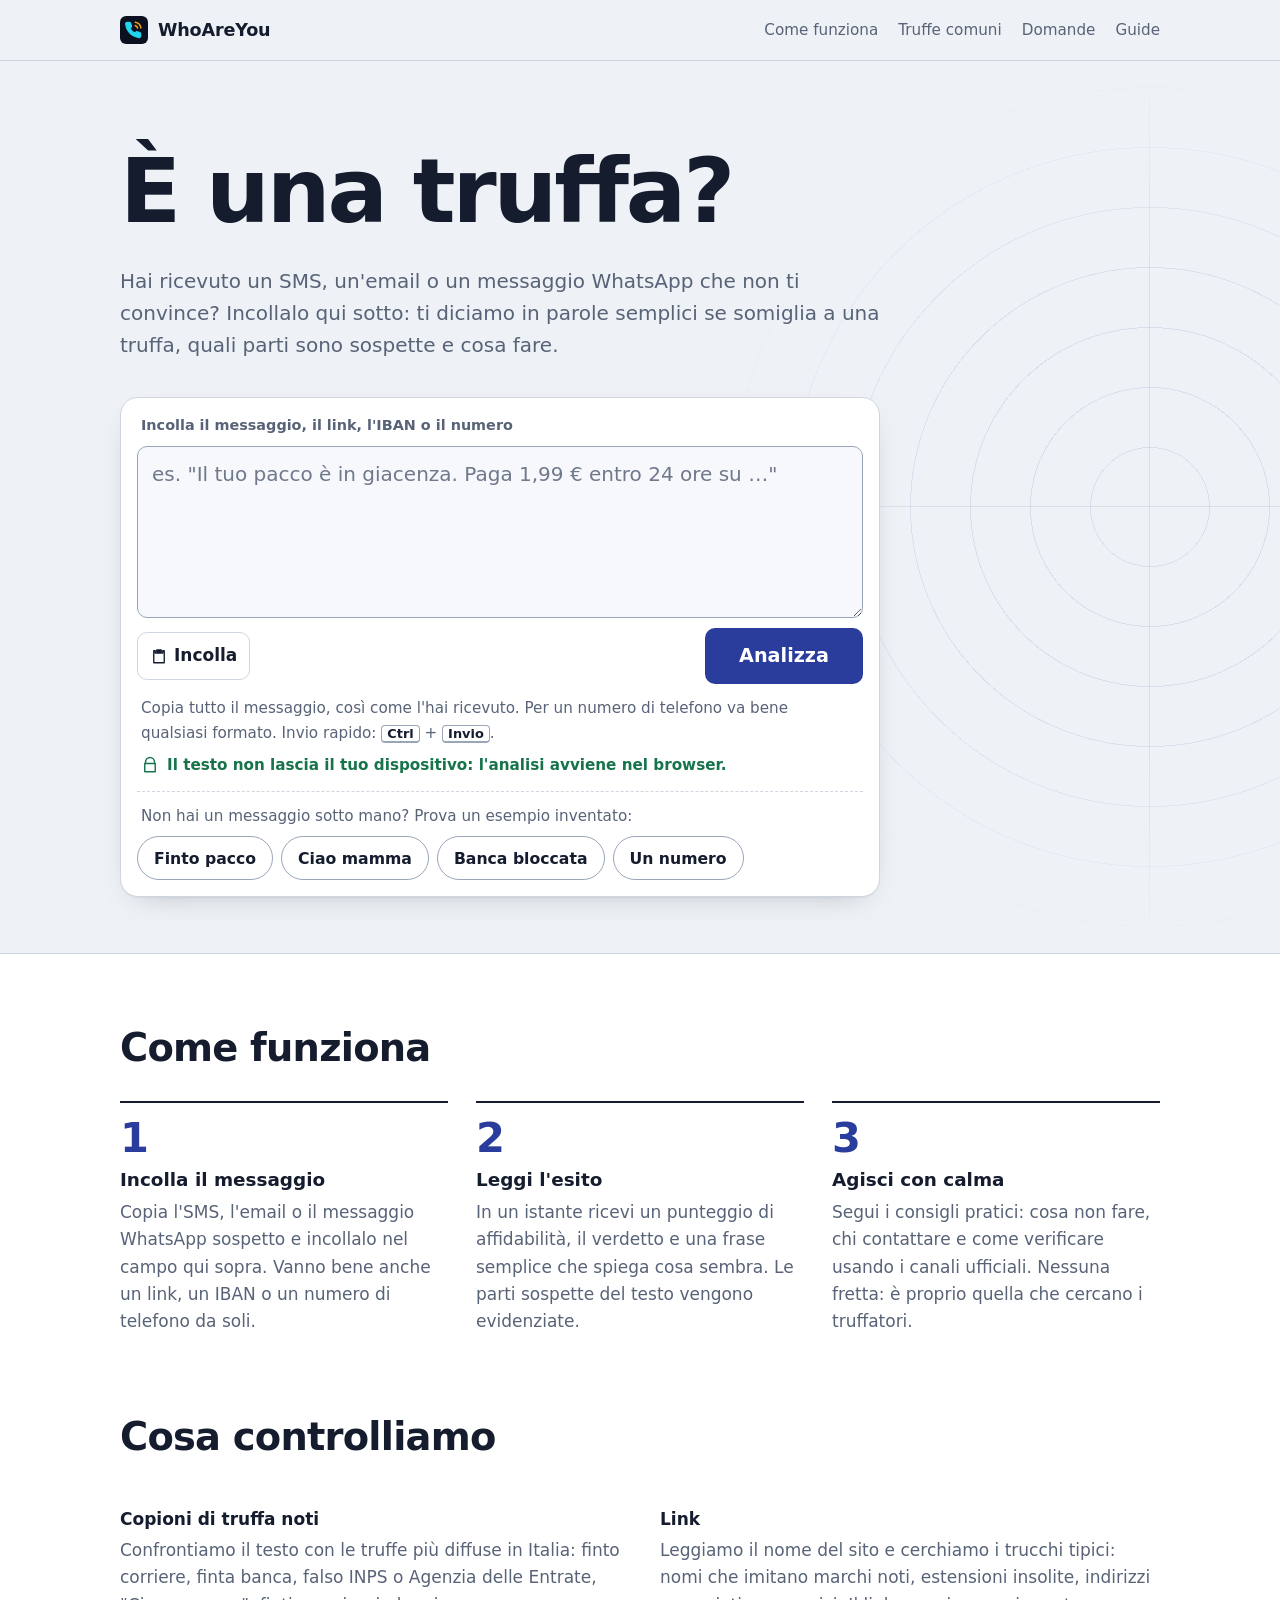
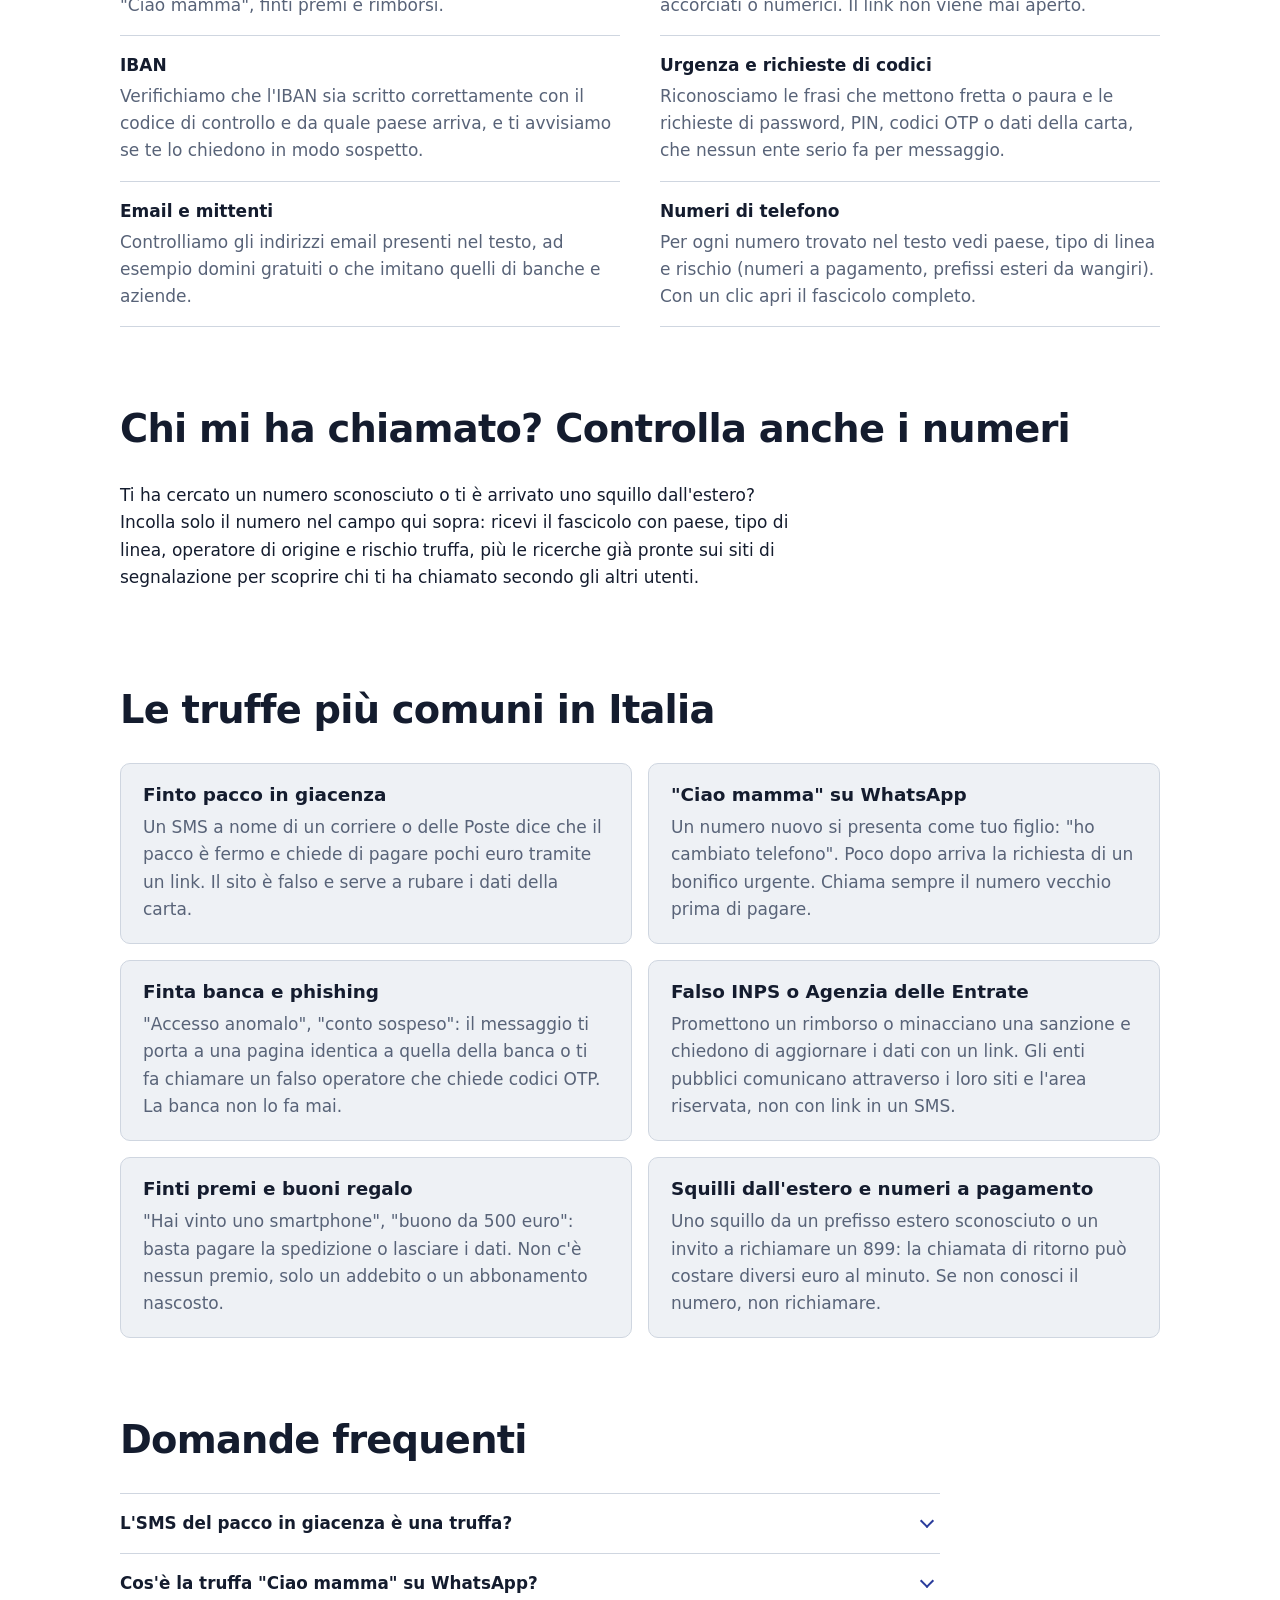
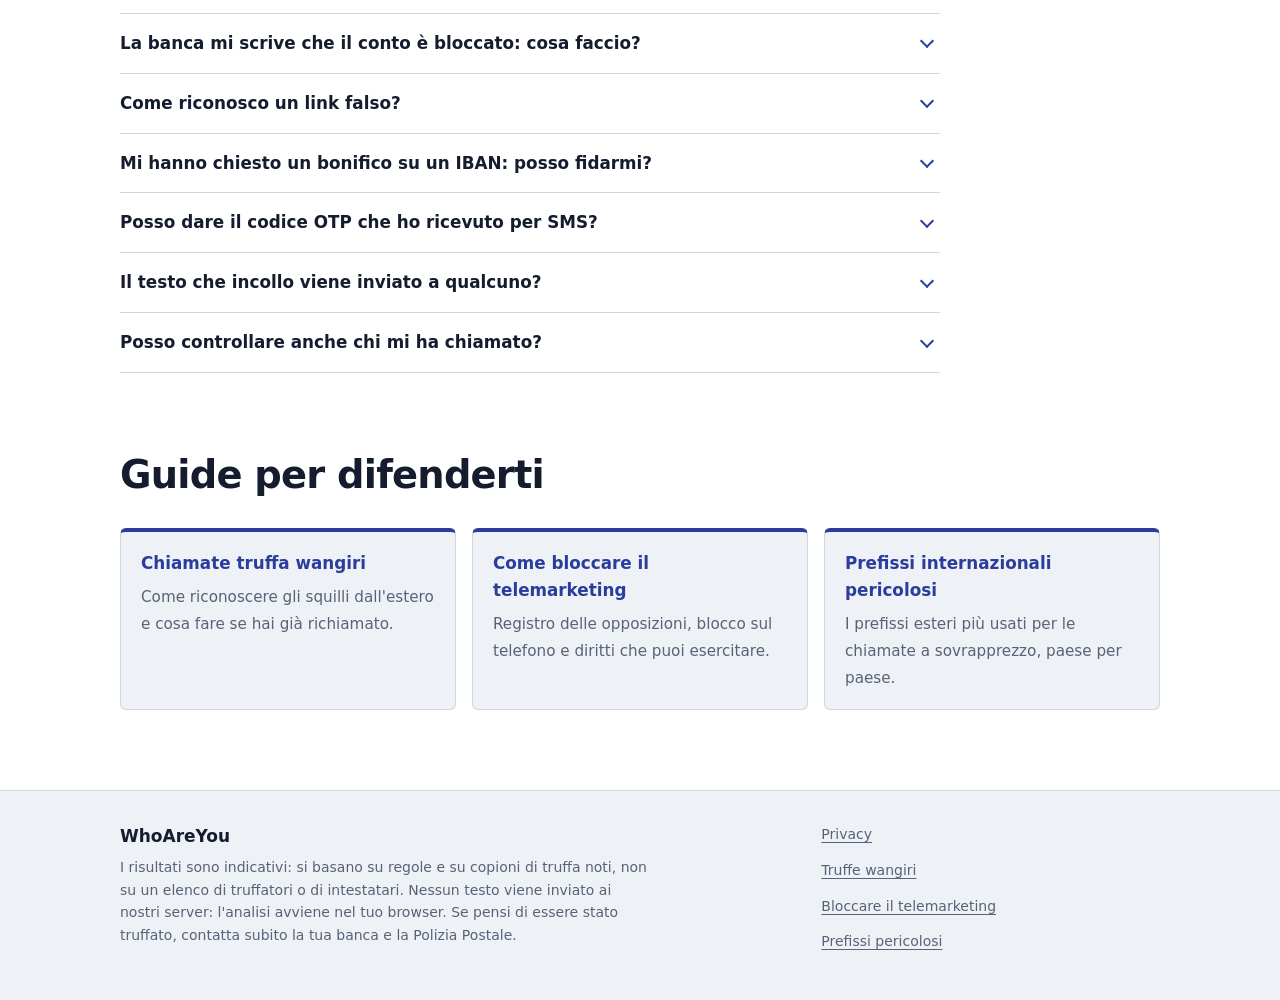
==== commit d547ce2a: "Phase 1: reposition homepage as 'È una truffa?' with free-text input and message report Co-Authored-" ====
--- a/index.html
+++ b/index.html
@@ -3,8 +3,8 @@
 <head>
   <meta charset="utf-8">
   <meta name="viewport" content="width=device-width, initial-scale=1">
-  <title>WhoAreYou – Chi mi ha chiamato? Verifica numeri di telefono sconosciuti gratis</title>
-  <meta name="description" content="Ti ha chiamato un numero sconosciuto? Incollalo e scopri subito paese, tipo di linea, operatore e rischio truffa (wangiri, numeri a pagamento, spoofing). Gratis, senza registrazione, l'analisi avviene nel tuo browser.">
+  <title>È una truffa? Verifica SMS, link, IBAN e numeri sospetti gratis | WhoAreYou</title>
+  <meta name="description" content="Hai ricevuto un SMS, un'email o un messaggio WhatsApp sospetto? Incollalo e scopri subito se è una truffa: finto pacco, Ciao mamma, finta banca, link falsi, IBAN e numeri a rischio. Gratis, senza registrazione, il testo non lascia il tuo dispositivo.">
   <link rel="canonical" href="https://lorebiri.github.io/whoareyou/">
   <meta name="robots" content="index,follow,max-image-preview:large">
   <meta name="theme-color" content="#eef1f5" media="(prefers-color-scheme: light)">
@@ -18,16 +18,16 @@
   <meta property="og:type" content="website">
   <meta property="og:locale" content="it_IT">
   <meta property="og:site_name" content="WhoAreYou">
-  <meta property="og:title" content="Chi mi ha chiamato? Verifica gratis un numero sconosciuto">
-  <meta property="og:description" content="Incolla il numero: paese, tipo di linea, rischio truffa e ricerche sul web con un clic. Tutto nel tuo browser.">
+  <meta property="og:title" content="È una truffa? Controlla gratis SMS, link, IBAN e numeri sospetti">
+  <meta property="og:description" content="Incolla il messaggio sospetto: ti diciamo in parole semplici se somiglia a una truffa e cosa fare. Tutto nel tuo browser, il testo non lascia il dispositivo.">
   <meta property="og:url" content="https://lorebiri.github.io/whoareyou/">
   <meta property="og:image" content="https://lorebiri.github.io/whoareyou/assets/img/og-image.png">
   <meta property="og:image:width" content="1200">
   <meta property="og:image:height" content="630">
-  <meta property="og:image:alt" content="WhoAreYou, verifica numeri di telefono sconosciuti">
+  <meta property="og:image:alt" content="WhoAreYou, controlla se un messaggio o un numero è una truffa">
   <meta name="twitter:card" content="summary_large_image">
-  <meta name="twitter:title" content="Chi mi ha chiamato? Verifica gratis un numero sconosciuto">
-  <meta name="twitter:description" content="Paese, tipo di linea, rischio truffa e ricerche sul web con un clic. Tutto nel tuo browser.">
+  <meta name="twitter:title" content="È una truffa? Controlla gratis SMS, link, IBAN e numeri sospetti">
+  <meta name="twitter:description" content="Incolla il messaggio sospetto e scopri se è una truffa e cosa fare. Tutto nel tuo browser.">
   <meta name="twitter:image" content="https://lorebiri.github.io/whoareyou/assets/img/og-image.png">
 
   <link rel="preconnect" href="https://fonts.googleapis.com">
@@ -49,7 +49,7 @@
           "@type": "SearchAction",
           "target": {
             "@type": "EntryPoint",
-            "urlTemplate": "https://lorebiri.github.io/whoareyou/?n={search_term_string}"
+            "urlTemplate": "https://lorebiri.github.io/whoareyou/?q={search_term_string}"
           },
           "query-input": "required name=search_term_string"
         }
@@ -57,15 +57,29 @@
       {
         "@type": "WebApplication",
         "@id": "https://lorebiri.github.io/whoareyou/#app",
-        "name": "WhoAreYou – Chi mi ha chiamato?",
+        "name": "WhoAreYou – È una truffa?",
         "url": "https://lorebiri.github.io/whoareyou/",
-        "description": "Strumento gratuito per verificare numeri di telefono sconosciuti: paese, tipo di linea, operatore, rischio truffa e ricerche sul web. L'analisi avviene nel browser.",
-        "applicationCategory": "UtilityApplication",
+        "description": "Strumento gratuito per capire se un SMS, un'email, un messaggio WhatsApp, un link, un IBAN o un numero di telefono è una truffa. Riconosce i copioni più diffusi in Italia e spiega in parole semplici cosa fare. L'analisi avviene nel browser: il testo non lascia il dispositivo.",
+        "applicationCategory": "SecurityApplication",
         "operatingSystem": "Qualsiasi (browser web)",
         "browserRequirements": "Richiede JavaScript",
         "inLanguage": "it",
         "isAccessibleForFree": true,
-        "offers": { "@type": "Offer", "price": "0", "priceCurrency": "EUR" }
+        "featureList": [
+          "Analisi di SMS, email e messaggi WhatsApp sospetti",
+          "Riconoscimento delle truffe più comuni: finto pacco, Ciao mamma, finta banca, falso INPS o Agenzia delle Entrate, finto premio",
+          "Controllo dei link con indirizzo mostrato in forma sicura",
+          "Verifica del codice di controllo e del paese degli IBAN",
+          "Controllo di indirizzi email e numeri di telefono trovati nel testo",
+          "Segnali di urgenza, minacce e richieste di codici OTP o password",
+          "Fascicolo dei numeri di telefono: paese, tipo di linea, rischio wangiri e ricerche sul web",
+          "Analisi nel browser, senza invio del testo a server"
+        ],
+        "offers": {
+          "@type": "Offer",
+          "price": "0",
+          "priceCurrency": "EUR"
+        }
       },
       {
         "@type": "FAQPage",
@@ -74,43 +88,67 @@
         "mainEntity": [
           {
             "@type": "Question",
-            "name": "WhoAreYou è gratuito?",
-            "acceptedAnswer": { "@type": "Answer", "text": "Sì, è completamente gratuito e non richiede registrazione. Puoi verificare tutti i numeri che vuoi." }
-          },
-          {
-            "@type": "Question",
-            "name": "Il numero che cerco viene inviato a un server?",
-            "acceptedAnswer": { "@type": "Answer", "text": "No. L'analisi avviene interamente nel tuo browser e il numero non viene inviato a nessun server di WhoAreYou. Solo se scegli di aprire una ricerca sul web, il numero viene passato al sito che hai scelto, come Google o un database di segnalazioni." }
-          },
-          {
-            "@type": "Question",
-            "name": "Posso scoprire il nome di chi mi ha chiamato?",
-            "acceptedAnswer": { "@type": "Answer", "text": "WhoAreYou non consulta elenchi privati degli intestatari, che in Italia sono protetti dal GDPR. Ti mostra paese, tipo di linea e rischi, e con un clic ti porta alle ricerche pubbliche e ai siti dove altre persone potrebbero aver già segnalato lo stesso numero." }
-          },
-          {
-            "@type": "Question",
-            "name": "Cos'è una chiamata wangiri?",
-            "acceptedAnswer": { "@type": "Answer", "text": "Wangiri, in giapponese \"uno squillo e via\", è una truffa in cui un numero internazionale fa squillare il telefono una sola volta per spingerti a richiamare. La chiamata di ritorno verso numeri a tariffa maggiorata può costare diversi euro al minuto. Se non conosci il numero estero, non richiamare." }
-          },
-          {
-            "@type": "Question",
-            "name": "Come capisco se mi chiama un call center di telemarketing?",
-            "acceptedAnswer": { "@type": "Answer", "text": "I call center usano spesso numeri fissi di grandi città o numeri che cambiano a ogni chiamata. Se il numero risulta fisso o VoIP e le ricerche sul web mostrano segnalazioni di telemarketing, probabilmente è una chiamata commerciale. Puoi iscriverti gratuitamente al Registro pubblico delle opposizioni per ridurle." }
-          },
-          {
-            "@type": "Question",
-            "name": "L'operatore mostrato è quello attuale?",
-            "acceptedAnswer": { "@type": "Answer", "text": "No, è l'operatore a cui la numerazione è stata assegnata in origine. Con la portabilità del numero la linea può essere passata a un altro operatore, quindi consideralo un indizio e non una certezza." }
-          },
-          {
-            "@type": "Question",
-            "name": "Dove finiscono le segnalazioni che salvo?",
-            "acceptedAnswer": { "@type": "Answer", "text": "Le segnalazioni (affidabile, spam, truffa) e le note restano solo nella memoria del browser del tuo dispositivo. Nessun altro le vede e puoi cancellarle svuotando i dati del sito." }
-          },
-          {
-            "@type": "Question",
-            "name": "Cosa faccio se ho già richiamato un numero sospetto?",
-            "acceptedAnswer": { "@type": "Answer", "text": "Controlla il credito o la prossima bolletta, chiedi al tuo operatore di bloccare i servizi a sovrapprezzo e le chiamate verso numerazioni speciali, e se hai subito un addebito o hai fornito dati personali presenta una segnalazione alla Polizia Postale." }
+            "name": "L'SMS del pacco in giacenza è una truffa?",
+            "acceptedAnswer": {
+              "@type": "Answer",
+              "text": "Quasi sempre sì. I corrieri veri non chiedono di pagare spese di giacenza tramite un link in un SMS. Il messaggio porta a un sito falso che ruba i dati della carta. Se aspetti davvero un pacco, controlla lo stato sul sito o sull'app ufficiale del corriere scrivendo tu l'indirizzo."
+            }
+          },
+          {
+            "@type": "Question",
+            "name": "Cos'è la truffa \"Ciao mamma\" su WhatsApp?",
+            "acceptedAnswer": {
+              "@type": "Answer",
+              "text": "Qualcuno ti scrive da un numero sconosciuto fingendosi tuo figlio o tua figlia: dice di aver cambiato o rotto il telefono e dopo poco chiede un bonifico urgente. Prima di pagare chiama tuo figlio al numero vecchio che conosci, oppure fagli una domanda a cui solo lui sa rispondere."
+            }
+          },
+          {
+            "@type": "Question",
+            "name": "La banca mi scrive che il conto è bloccato: cosa faccio?",
+            "acceptedAnswer": {
+              "@type": "Answer",
+              "text": "Non cliccare il link e non chiamare il numero scritto nel messaggio. Le banche non chiedono mai password, PIN o codici OTP via SMS, email o telefono. Apri tu l'app ufficiale o chiama il numero stampato sulla tua carta."
+            }
+          },
+          {
+            "@type": "Question",
+            "name": "Come riconosco un link falso?",
+            "acceptedAnswer": {
+              "@type": "Answer",
+              "text": "Guarda il nome del sito prima della prima barra: i link truffa usano nomi simili a quelli veri con parole aggiunte (\"verifica\", \"sicurezza\", \"giacenza\"), lettere scambiate, estensioni insolite o servizi che accorciano gli indirizzi. Nel risultato ti mostriamo il link in forma sicura, non cliccabile, con i motivi del rischio."
+            }
+          },
+          {
+            "@type": "Question",
+            "name": "Mi hanno chiesto un bonifico su un IBAN: posso fidarmi?",
+            "acceptedAnswer": {
+              "@type": "Answer",
+              "text": "Controlliamo se l'IBAN è scritto correttamente e da quale paese arriva, ma un IBAN valido non dice chi lo possiede. Se te lo chiedono via messaggio con urgenza, se è intestato a un privato o è estero, fermati e verifica con la persona o l'azienda usando un contatto che conosci già."
+            }
+          },
+          {
+            "@type": "Question",
+            "name": "Posso dare il codice OTP che ho ricevuto per SMS?",
+            "acceptedAnswer": {
+              "@type": "Answer",
+              "text": "No, mai. Il codice OTP serve solo a te per confermare un'operazione che stai facendo tu. Chi te lo chiede, anche se dice di essere la banca, le Poste o un operatore, sta cercando di entrare nel tuo conto."
+            }
+          },
+          {
+            "@type": "Question",
+            "name": "Il testo che incollo viene inviato a qualcuno?",
+            "acceptedAnswer": {
+              "@type": "Answer",
+              "text": "No. L'analisi avviene interamente nel tuo browser e il testo non lascia il tuo dispositivo: non lo salviamo e non lo mettiamo nell'indirizzo della pagina. In cronologia restano solo i numeri di telefono che verifichi, sul tuo dispositivo."
+            }
+          },
+          {
+            "@type": "Question",
+            "name": "Posso controllare anche chi mi ha chiamato?",
+            "acceptedAnswer": {
+              "@type": "Answer",
+              "text": "Sì. Incolla solo il numero sconosciuto: ricevi il fascicolo con paese, tipo di linea, rischio di numeri a pagamento o wangiri e le ricerche già pronte per scoprire se altri lo hanno segnalato."
+            }
           }
         ]
       }
@@ -119,7 +157,7 @@
   </script>
 </head>
 <body>
-  <a class="skip" href="#cerca">Vai alla ricerca</a>
+  <a class="skip" href="#cerca">Vai al controllo</a>
 
   <header class="site-header">
     <div class="wrap header-row">
@@ -142,36 +180,46 @@
     <section class="hero" aria-labelledby="titolo">
       <div class="radar" aria-hidden="true"><span class="sweep"></span></div>
       <div class="wrap hero-inner">
-        <h1 id="titolo">Chi mi ha chiamato?</h1>
-        <p class="lede">Incolla il numero sconosciuto che ti ha cercato. Ti diciamo da che paese arriva, che tipo di linea è, quanto è rischioso richiamare e dove indagare sul web.</p>
+        <h1 id="titolo">È una truffa?</h1>
+        <p class="lede">Hai ricevuto un SMS, un'email o un messaggio WhatsApp che non ti convince? Incollalo qui sotto: ti diciamo in parole semplici se somiglia a una truffa, quali parti sono sospette e cosa fare.</p>
 
         <form id="cerca" class="search" role="search" autocomplete="off" novalidate>
-          <label for="numero" class="search-label">Numero di telefono</label>
+          <label for="testo" class="search-label">Incolla il messaggio, il link, l'IBAN o il numero</label>
+          <textarea id="testo" name="q" rows="4" maxlength="5000" autocomplete="off" autocorrect="off" autocapitalize="off" spellcheck="false"
+                    placeholder="es. &quot;Il tuo pacco è in giacenza. Paga 1,99 € entro 24 ore su …&quot;" aria-describedby="search-hint privacy-hint"></textarea>
           <div class="search-row">
-            <input id="numero" name="n" type="tel" inputmode="tel" autocomplete="off" autocorrect="off" spellcheck="false"
-                   placeholder="es. +39 333 123 4567" aria-describedby="search-hint" maxlength="40" required>
-            <button type="button" class="btn-ghost paste" id="incolla" hidden aria-label="Incolla dagli appunti">
+            <button type="button" class="btn-ghost paste" id="incolla" hidden aria-label="Incolla dagli appunti e analizza">
               <svg viewBox="0 0 24 24" aria-hidden="true"><path d="M9 4h6v2H9zM7 5H5v16h14V5h-2v3H7z" fill="none" stroke="currentColor" stroke-width="1.8" stroke-linejoin="round"/></svg>
               <span>Incolla</span>
             </button>
-            <button type="submit" class="btn-primary" id="indaga">Indaga</button>
+            <span id="contatore" class="counter small muted" aria-hidden="true"></span>
+            <button type="submit" class="btn-primary" id="analizza">Analizza</button>
           </div>
-          <p id="search-hint" class="hint">Va bene qualsiasi formato: con o senza +39, spazi, trattini o 0039. Il numero non lascia il tuo browser.</p>
+          <p id="search-hint" class="hint">Copia tutto il messaggio, così come l'hai ricevuto. Per un numero di telefono va bene qualsiasi formato. <span class="kbd-hint">Invio rapido: <kbd>Ctrl</kbd> + <kbd>Invio</kbd>.</span></p>
+          <p id="privacy-hint" class="privacy-note">
+            <svg viewBox="0 0 24 24" aria-hidden="true" focusable="false"><path d="M6 10V8a6 6 0 0 1 12 0v2M5 10h14v11H5z" fill="none" stroke="currentColor" stroke-width="1.9" stroke-linejoin="round"/></svg>
+            <span>Il testo non lascia il tuo dispositivo: l'analisi avviene nel browser.</span>
+          </p>
+          <div class="examples">
+            <p class="examples-label" id="esempi-titolo">Non hai un messaggio sotto mano? Prova un esempio inventato:</p>
+            <ul id="esempi" class="chips" aria-labelledby="esempi-titolo"></ul>
+          </div>
         </form>
       </div>
     </section>
 
     <section id="esito" class="result-zone wrap" aria-label="Esito dell'analisi" tabindex="-1">
       <div id="scan" class="scan" hidden aria-hidden="true"></div>
-      <div id="result" aria-live="polite" aria-atomic="false"></div>
+      <div id="annuncio" class="sr-only" role="status" aria-live="polite" aria-atomic="true"></div>
+      <div id="result" aria-busy="false"></div>
     </section>
 
     <section id="cronologia" class="wrap history" aria-labelledby="cronologia-titolo" hidden>
       <div class="history-head">
-        <h2 id="cronologia-titolo">Le tue ultime ricerche</h2>
+        <h2 id="cronologia-titolo">I numeri che hai controllato</h2>
         <button type="button" class="btn-link" id="svuota-cronologia">Cancella cronologia</button>
       </div>
-      <p class="small muted">Salvate solo su questo dispositivo.</p>
+      <p class="small muted">Salvati solo su questo dispositivo. I testi dei messaggi non vengono mai salvati.</p>
       <ul id="cronologia-lista" class="history-list"></ul>
     </section>
 
@@ -180,49 +228,63 @@
         <h2 id="h-come">Come funziona</h2>
         <ol class="steps">
           <li>
-            <h3>Incolla il numero</h3>
-            <p>Copia il numero dal registro chiamate o da un SMS e incollalo nel campo qui sopra, in qualsiasi formato.</p>
-          </li>
-          <li>
-            <h3>Leggi il fascicolo</h3>
-            <p>In un istante ricevi paese, tipo di linea, area o operatore di origine, un punteggio di affidabilità e i segnali che lo motivano.</p>
-          </li>
-          <li>
-            <h3>Indaga sul web</h3>
-            <p>Con un clic apri le ricerche già pronte su motori di ricerca, database di segnalazioni spam, social e app di messaggistica.</p>
+            <h3>Incolla il messaggio</h3>
+            <p>Copia l'SMS, l'email o il messaggio WhatsApp sospetto e incollalo nel campo qui sopra. Vanno bene anche un link, un IBAN o un numero di telefono da soli.</p>
+          </li>
+          <li>
+            <h3>Leggi l'esito</h3>
+            <p>In un istante ricevi un punteggio di affidabilità, il verdetto e una frase semplice che spiega cosa sembra. Le parti sospette del testo vengono evidenziate.</p>
+          </li>
+          <li>
+            <h3>Agisci con calma</h3>
+            <p>Segui i consigli pratici: cosa non fare, chi contattare e come verificare usando i canali ufficiali. Nessuna fretta: è proprio quella che cercano i truffatori.</p>
           </li>
         </ol>
       </section>
 
       <section id="cosa-analizziamo" class="wrap block" aria-labelledby="h-cosa">
-        <h2 id="h-cosa">Cosa analizziamo</h2>
+        <h2 id="h-cosa">Cosa controlliamo</h2>
         <dl class="checks">
-          <div><dt>Paese di provenienza</dt><dd>Dal prefisso internazionale ricaviamo il paese di origine e ti avvisiamo se arriva da aree spesso usate per chiamate a sovrapprezzo.</dd></div>
-          <div><dt>Tipo di linea</dt><dd>Cellulare, fisso, numero verde, numero a pagamento (come l'899), costo condiviso, VoIP o numerazioni per dispositivi.</dd></div>
-          <div><dt>Area e operatore</dt><dd>Per i fissi italiani indichiamo il distretto (06 Roma, 02 Milano…). Per i cellulari l'operatore di assegnazione originario, che può cambiare con la portabilità.</dd></div>
-          <div><dt>Rischio sovrapprezzo e wangiri</dt><dd>Riconosciamo le numerazioni a tariffa maggiorata e i prefissi esteri tipici delle chiamate “squillo e via”.</dd></div>
-          <div><dt>Tracce sul web</dt><dd>Prepariamo le ricerche del numero in tutti i formati in cui potrebbe essere stato scritto, così trovi subito eventuali segnalazioni di altri utenti.</dd></div>
+          <div><dt>Copioni di truffa noti</dt><dd>Confrontiamo il testo con le truffe più diffuse in Italia: finto corriere, finta banca, falso INPS o Agenzia delle Entrate, "Ciao mamma", finti premi e rimborsi.</dd></div>
+          <div><dt>Link</dt><dd>Leggiamo il nome del sito e cerchiamo i trucchi tipici: nomi che imitano marchi noti, estensioni insolite, indirizzi accorciati o numerici. Il link non viene mai aperto.</dd></div>
+          <div><dt>IBAN</dt><dd>Verifichiamo che l'IBAN sia scritto correttamente con il codice di controllo e da quale paese arriva, e ti avvisiamo se te lo chiedono in modo sospetto.</dd></div>
+          <div><dt>Urgenza e richieste di codici</dt><dd>Riconosciamo le frasi che mettono fretta o paura e le richieste di password, PIN, codici OTP o dati della carta, che nessun ente serio fa per messaggio.</dd></div>
+          <div><dt>Email e mittenti</dt><dd>Controlliamo gli indirizzi email presenti nel testo, ad esempio domini gratuiti o che imitano quelli di banche e aziende.</dd></div>
+          <div><dt>Numeri di telefono</dt><dd>Per ogni numero trovato nel testo vedi paese, tipo di linea e rischio (numeri a pagamento, prefissi esteri da wangiri). Con un clic apri il fascicolo completo.</dd></div>
         </dl>
       </section>
 
+      <section id="chi-mi-ha-chiamato" class="wrap block" aria-labelledby="h-chiamato">
+        <h2 id="h-chiamato">Chi mi ha chiamato? Controlla anche i numeri</h2>
+        <p>Ti ha cercato un numero sconosciuto o ti è arrivato uno squillo dall'estero? Incolla solo il numero nel campo qui sopra: ricevi il fascicolo con paese, tipo di linea, operatore di origine e rischio truffa, più le ricerche già pronte sui siti di segnalazione per scoprire chi ti ha chiamato secondo gli altri utenti.</p>
+      </section>
+
       <section id="truffe" class="wrap block" aria-labelledby="h-truffe">
-        <h2 id="h-truffe">Le truffe telefoniche più comuni</h2>
+        <h2 id="h-truffe">Le truffe più comuni in Italia</h2>
         <div class="scams">
           <article>
-            <h3>Wangiri</h3>
-            <p>Uno squillo da un numero estero, spesso africano o dell'Est Europa, e poi niente. Se richiami finisci su una linea a tariffa maggiorata. Regola semplice: un numero estero che non conosci non si richiama.</p>
-          </article>
-          <article>
-            <h3>Falso operatore</h3>
-            <p>Qualcuno si presenta come il tuo gestore di luce, gas o telefonia e propone un “adeguamento” o chiede codici e dati. Riaggancia e chiama tu il numero ufficiale scritto in bolletta.</p>
-          </article>
-          <article>
-            <h3>Spoofing</h3>
-            <p>Il numero mostrato è falsificato e può sembrare quello della tua banca o delle forze dell'ordine. Nessuna banca ti chiede password o codici OTP al telefono.</p>
-          </article>
-          <article>
-            <h3>Telemarketing aggressivo</h3>
-            <p>Call center che chiamano a ripetizione da numeri sempre diversi. Puoi opporti iscrivendoti al Registro pubblico delle opposizioni e bloccare i numeri dal telefono.</p>
+            <h3>Finto pacco in giacenza</h3>
+            <p>Un SMS a nome di un corriere o delle Poste dice che il pacco è fermo e chiede di pagare pochi euro tramite un link. Il sito è falso e serve a rubare i dati della carta.</p>
+          </article>
+          <article>
+            <h3>"Ciao mamma" su WhatsApp</h3>
+            <p>Un numero nuovo si presenta come tuo figlio: "ho cambiato telefono". Poco dopo arriva la richiesta di un bonifico urgente. Chiama sempre il numero vecchio prima di pagare.</p>
+          </article>
+          <article>
+            <h3>Finta banca e phishing</h3>
+            <p>"Accesso anomalo", "conto sospeso": il messaggio ti porta a una pagina identica a quella della banca o ti fa chiamare un falso operatore che chiede codici OTP. La banca non lo fa mai.</p>
+          </article>
+          <article>
+            <h3>Falso INPS o Agenzia delle Entrate</h3>
+            <p>Promettono un rimborso o minacciano una sanzione e chiedono di aggiornare i dati con un link. Gli enti pubblici comunicano attraverso i loro siti e l'area riservata, non con link in un SMS.</p>
+          </article>
+          <article>
+            <h3>Finti premi e buoni regalo</h3>
+            <p>"Hai vinto uno smartphone", "buono da 500 euro": basta pagare la spedizione o lasciare i dati. Non c'è nessun premio, solo un addebito o un abbonamento nascosto.</p>
+          </article>
+          <article>
+            <h3>Squilli dall'estero e numeri a pagamento</h3>
+            <p>Uno squillo da un prefisso estero sconosciuto o un invito a richiamare un 899: la chiamata di ritorno può costare diversi euro al minuto. Se non conosci il numero, non richiamare.</p>
           </article>
         </div>
       </section>
@@ -231,36 +293,36 @@
         <h2 id="h-faq">Domande frequenti</h2>
         <div class="faq">
           <details>
-            <summary>WhoAreYou è gratuito?</summary>
-            <p>Sì, è completamente gratuito e non richiede registrazione. Puoi verificare tutti i numeri che vuoi.</p>
-          </details>
-          <details>
-            <summary>Il numero che cerco viene inviato a un server?</summary>
-            <p>No. L'analisi avviene interamente nel tuo browser e il numero non viene inviato a nessun server di WhoAreYou. Solo se scegli di aprire una ricerca sul web, il numero viene passato al sito che hai scelto, come Google o un database di segnalazioni.</p>
-          </details>
-          <details>
-            <summary>Posso scoprire il nome di chi mi ha chiamato?</summary>
-            <p>WhoAreYou non consulta elenchi privati degli intestatari, che in Italia sono protetti dal GDPR. Ti mostra paese, tipo di linea e rischi, e con un clic ti porta alle ricerche pubbliche e ai siti dove altre persone potrebbero aver già segnalato lo stesso numero.</p>
-          </details>
-          <details>
-            <summary>Cos'è una chiamata wangiri?</summary>
-            <p>Wangiri, in giapponese "uno squillo e via", è una truffa in cui un numero internazionale fa squillare il telefono una sola volta per spingerti a richiamare. La chiamata di ritorno verso numeri a tariffa maggiorata può costare diversi euro al minuto. Se non conosci il numero estero, non richiamare.</p>
-          </details>
-          <details>
-            <summary>Come capisco se mi chiama un call center di telemarketing?</summary>
-            <p>I call center usano spesso numeri fissi di grandi città o numeri che cambiano a ogni chiamata. Se il numero risulta fisso o VoIP e le ricerche sul web mostrano segnalazioni di telemarketing, probabilmente è una chiamata commerciale. Puoi iscriverti gratuitamente al Registro pubblico delle opposizioni per ridurle.</p>
-          </details>
-          <details>
-            <summary>L'operatore mostrato è quello attuale?</summary>
-            <p>No, è l'operatore a cui la numerazione è stata assegnata in origine. Con la portabilità del numero la linea può essere passata a un altro operatore, quindi consideralo un indizio e non una certezza.</p>
-          </details>
-          <details>
-            <summary>Dove finiscono le segnalazioni che salvo?</summary>
-            <p>Le segnalazioni (affidabile, spam, truffa) e le note restano solo nella memoria del browser del tuo dispositivo. Nessun altro le vede e puoi cancellarle svuotando i dati del sito.</p>
-          </details>
-          <details>
-            <summary>Cosa faccio se ho già richiamato un numero sospetto?</summary>
-            <p>Controlla il credito o la prossima bolletta, chiedi al tuo operatore di bloccare i servizi a sovrapprezzo e le chiamate verso numerazioni speciali, e se hai subito un addebito o hai fornito dati personali presenta una segnalazione alla Polizia Postale.</p>
+            <summary>L'SMS del pacco in giacenza è una truffa?</summary>
+            <p>Quasi sempre sì. I corrieri veri non chiedono di pagare spese di giacenza tramite un link in un SMS. Il messaggio porta a un sito falso che ruba i dati della carta. Se aspetti davvero un pacco, controlla lo stato sul sito o sull'app ufficiale del corriere scrivendo tu l'indirizzo.</p>
+          </details>
+          <details>
+            <summary>Cos'è la truffa "Ciao mamma" su WhatsApp?</summary>
+            <p>Qualcuno ti scrive da un numero sconosciuto fingendosi tuo figlio o tua figlia: dice di aver cambiato o rotto il telefono e dopo poco chiede un bonifico urgente. Prima di pagare chiama tuo figlio al numero vecchio che conosci, oppure fagli una domanda a cui solo lui sa rispondere.</p>
+          </details>
+          <details>
+            <summary>La banca mi scrive che il conto è bloccato: cosa faccio?</summary>
+            <p>Non cliccare il link e non chiamare il numero scritto nel messaggio. Le banche non chiedono mai password, PIN o codici OTP via SMS, email o telefono. Apri tu l'app ufficiale o chiama il numero stampato sulla tua carta.</p>
+          </details>
+          <details>
+            <summary>Come riconosco un link falso?</summary>
+            <p>Guarda il nome del sito prima della prima barra: i link truffa usano nomi simili a quelli veri con parole aggiunte ("verifica", "sicurezza", "giacenza"), lettere scambiate, estensioni insolite o servizi che accorciano gli indirizzi. Nel risultato ti mostriamo il link in forma sicura, non cliccabile, con i motivi del rischio.</p>
+          </details>
+          <details>
+            <summary>Mi hanno chiesto un bonifico su un IBAN: posso fidarmi?</summary>
+            <p>Controlliamo se l'IBAN è scritto correttamente e da quale paese arriva, ma un IBAN valido non dice chi lo possiede. Se te lo chiedono via messaggio con urgenza, se è intestato a un privato o è estero, fermati e verifica con la persona o l'azienda usando un contatto che conosci già.</p>
+          </details>
+          <details>
+            <summary>Posso dare il codice OTP che ho ricevuto per SMS?</summary>
+            <p>No, mai. Il codice OTP serve solo a te per confermare un'operazione che stai facendo tu. Chi te lo chiede, anche se dice di essere la banca, le Poste o un operatore, sta cercando di entrare nel tuo conto.</p>
+          </details>
+          <details>
+            <summary>Il testo che incollo viene inviato a qualcuno?</summary>
+            <p>No. L'analisi avviene interamente nel tuo browser e il testo non lascia il tuo dispositivo: non lo salviamo e non lo mettiamo nell'indirizzo della pagina. In cronologia restano solo i numeri di telefono che verifichi, sul tuo dispositivo.</p>
+          </details>
+          <details>
+            <summary>Posso controllare anche chi mi ha chiamato?</summary>
+            <p>Sì. Incolla solo il numero sconosciuto: ricevi il fascicolo con paese, tipo di linea, rischio di numeri a pagamento o wangiri e le ricerche già pronte per scoprire se altri lo hanno segnalato.</p>
           </details>
         </div>
       </section>
@@ -295,7 +357,7 @@
     <div class="wrap footer-grid">
       <div>
         <p class="brand-foot">WhoAreYou</p>
-        <p class="small">I risultati sono indicativi: si basano sulla struttura del numero e su schemi di truffa noti, non su un elenco degli intestatari. Nessun dato viene inviato ai nostri server: l'analisi avviene nel tuo browser.</p>
+        <p class="small">I risultati sono indicativi: si basano su regole e su copioni di truffa noti, non su un elenco di truffatori o di intestatari. Nessun testo viene inviato ai nostri server: l'analisi avviene nel tuo browser. Se pensi di essere stato truffato, contatta subito la tua banca e la Polizia Postale.</p>
       </div>
       <ul class="foot-links small">
         <li><a href="privacy.html">Privacy</a></li>
@@ -308,9 +370,10 @@
 
   <div id="toast" class="toast" role="status" aria-live="polite"></div>
 
-  <noscript><p class="noscript wrap">Per analizzare un numero serve JavaScript attivo. Le informazioni e le guide qui sotto restano consultabili.</p></noscript>
+  <noscript><p class="noscript wrap">Per analizzare un messaggio serve JavaScript attivo. Le informazioni e le guide qui sotto restano consultabili.</p></noscript>
 
   <script src="assets/js/analyzer.js" defer></script>
+  <script src="assets/js/scamcheck.js" defer></script>
   <script src="assets/js/app.js" defer></script>
 </body>
 </html>
--- a/assets/css/style.css
+++ b/assets/css/style.css
@@ -159,24 +159,44 @@
   box-shadow: var(--shadow);
 }
 .search-label { display: block; font-weight: 650; font-size: 0.9rem; margin: 0 0 8px 4px; color: var(--muted); }
-.search-row { display: flex; gap: 8px; align-items: stretch; }
-.search input {
-  flex: 1 1 auto; min-width: 0;
+.search-row { display: flex; gap: 10px; align-items: center; margin-top: 10px; }
+.search textarea {
+  display: block; width: 100%; min-height: 8.5em; resize: vertical;
   font: inherit;
-  font-size: clamp(1.25rem, 3.4vw, 1.75rem);
-  font-weight: 600;
-  font-variation-settings: "wdth" 108;
-  font-variant-numeric: tabular-nums;
-  letter-spacing: 0.01em;
+  font-size: clamp(1.1rem, 2.4vw, 1.25rem);
+  line-height: 1.5;
+  font-weight: 500;
   color: var(--ink);
   background: var(--sheet-2);
   border: 1.5px solid var(--line-strong);
   border-radius: var(--r-md);
   padding: 12px 14px;
-}
-.search input::placeholder { color: var(--muted); opacity: 0.6; font-weight: 500; }
-.search input:focus { outline: none; border-color: var(--accent); box-shadow: 0 0 0 3px var(--accent-soft); }
-.hint { margin: 10px 4px 0; font-size: 0.875rem; color: var(--muted); }
+  overflow-wrap: anywhere;
+}
+.search textarea::placeholder { color: var(--muted); opacity: 0.85; font-weight: 400; }
+.search textarea:focus { outline: none; border-color: var(--accent); box-shadow: 0 0 0 3px var(--accent-soft); }
+.counter { flex: 1 1 auto; text-align: right; font-variant-numeric: tabular-nums; min-width: 0; }
+.counter.near { color: var(--v-sospetto); font-weight: 650; }
+.hint { margin: 12px 4px 0; font-size: 0.95rem; color: var(--muted); }
+kbd {
+  font: inherit; font-size: 0.85em; font-weight: 650; color: var(--ink);
+  border: 1px solid var(--line-strong); border-bottom-width: 2px; border-radius: 4px; padding: 0 5px; background: var(--sheet);
+}
+@media (hover: none) and (pointer: coarse) { .kbd-hint { display: none; } }
+.privacy-note {
+  display: flex; align-items: center; gap: 8px; margin: 8px 4px 0;
+  font-weight: 650; font-size: 0.95rem; color: var(--v-affidabile);
+}
+.privacy-note svg { width: 18px; height: 18px; flex: none; }
+
+.examples { border-top: 1px dashed var(--line); margin-top: 14px; padding-top: 12px; }
+.examples-label { margin: 0 4px 8px; font-size: 0.95rem; color: var(--muted); }
+.chips { list-style: none; margin: 0; padding: 0; display: flex; flex-wrap: wrap; gap: 8px; }
+.chip {
+  border: 1.5px solid var(--line-strong); background: var(--sheet); color: var(--ink);
+  border-radius: 999px; padding: 8px 16px; font-weight: 650; font-size: 0.98rem; min-height: 44px;
+}
+.chip:hover { border-color: var(--accent); color: var(--accent); background: var(--accent-soft); }
 
 /* ---------- bottoni ---------- */
 
@@ -192,7 +212,8 @@
   white-space: nowrap;
 }
 .btn-primary:hover { filter: brightness(1.1); }
-.search .btn-primary { font-size: 1.15rem; padding: 0 28px; }
+.search .btn-primary { font-size: 1.2rem; padding: 13px 34px; flex: none; }
+.search .paste { min-height: 48px; }
 
 .btn-ghost {
   display: inline-flex; align-items: center; gap: 6px;
@@ -218,6 +239,7 @@
   background: var(--sheet); border: 1px dashed var(--line-strong); border-radius: var(--r-lg);
   padding: 18px 22px;
 }
+.scan-title { font-variant-numeric: normal; }
 .scan-number { font-weight: 700; font-variation-settings: "wdth" 110; font-size: 1.25rem; margin: 0 0 8px; font-variant-numeric: tabular-nums; }
 .scan-steps { list-style: none; margin: 0; padding: 0; display: grid; gap: 4px; }
 .scan-steps li { color: var(--muted); opacity: 0.45; padding-left: 26px; position: relative; font-size: 0.95rem; transition: opacity .15s ease; }
@@ -396,6 +418,136 @@
 .notes li { display: flex; justify-content: space-between; gap: 12px; border-left: 3px solid var(--line-strong); padding: 4px 0 4px 10px; overflow-wrap: anywhere; }
 .notes time { flex: none; }
 
+/* ---------- esito di un messaggio ---------- */
+
+.msg-report { font-size: 1.125rem; }
+.msg-report .identity-main { display: flex; flex-direction: column; align-items: flex-start; gap: 14px; }
+.msg-report .stamp { margin: 0; }
+.headline {
+  font-size: clamp(1.45rem, 3.8vw, 2.15rem);
+  font-weight: 750;
+  font-variation-settings: "wdth" 105;
+  letter-spacing: -0.01em;
+  line-height: 1.22;
+  margin: 0;
+  max-width: 30ch;
+  outline: none;
+}
+.number { outline: none; }
+.back-link { display: inline-flex; align-items: center; gap: 4px; font-size: 1rem; font-weight: 600; flex-basis: 100%; }
+.back-link .icon { width: 18px; height: 18px; }
+
+.scam-found { margin-bottom: 28px; }
+.scam-found h3, .found h3, .msg-text .h3like { font-size: 1.3rem; font-weight: 750; font-variation-settings: "wdth" 110; }
+.scam-cards { list-style: none; margin: 0; padding: 0; display: grid; grid-template-columns: repeat(auto-fit, minmax(260px, 1fr)); gap: 12px; }
+.scam-card {
+  --c: var(--v-sospetto); --c-bg: var(--v-sospetto-bg);
+  background: var(--c-bg); border: 1px solid var(--c); border-left-width: 5px; border-radius: var(--r-md);
+  padding: 14px 16px;
+}
+.scam-card.conf-alta { --c: var(--v-pericoloso); --c-bg: var(--v-pericoloso-bg); }
+.scam-card.conf-bassa { --c: var(--v-neutro); --c-bg: var(--v-neutro-bg); }
+.scam-card-head { display: flex; flex-wrap: wrap; align-items: baseline; justify-content: space-between; gap: 6px 12px; margin-bottom: 6px; }
+.scam-card h4 { margin: 0; font-size: 1.2rem; font-weight: 750; }
+.scam-card p { margin: 0; }
+
+.badge {
+  display: inline-block; white-space: nowrap;
+  font-size: 0.8rem; font-weight: 750; letter-spacing: 0.04em; text-transform: uppercase;
+  font-variation-settings: "wdth" 85;
+  border: 1.5px solid currentColor; border-radius: 999px; padding: 2px 10px;
+  background: var(--sheet);
+}
+.badge.conf-alta { color: var(--v-pericoloso); }
+.badge.conf-media { color: var(--v-sospetto); }
+.badge.conf-bassa { color: var(--v-neutro); }
+.badge.ok { color: var(--v-affidabile); }
+.badge.ko { color: var(--v-pericoloso); }
+.badge.risk { color: var(--v); }
+
+.evidence { margin-top: 6px !important; }
+.evidence q {
+  quotes: "\201C" "\201D";
+  display: inline; font-style: italic; color: var(--ink);
+  background: var(--v-sospetto-bg); border-bottom: 2px solid var(--v-sospetto);
+  padding: 0 3px; overflow-wrap: anywhere; -webkit-box-decoration-break: clone; box-decoration-break: clone;
+}
+.s-high .evidence q { background: var(--v-pericoloso-bg); border-color: var(--v-pericoloso); }
+.s-low .evidence q, .s-info .evidence q { background: var(--v-neutro-bg); border-color: var(--line-strong); }
+
+.msg-text { border-top: 1px dashed var(--line); padding-top: 20px; margin-bottom: 28px; }
+.msg-text summary { cursor: pointer; list-style: none; position: relative; padding-right: 32px; }
+.msg-text summary::-webkit-details-marker { display: none; }
+.msg-text summary::after {
+  content: ""; position: absolute; right: 8px; top: 0.45em; width: 10px; height: 10px;
+  border-right: 2px solid var(--accent); border-bottom: 2px solid var(--accent); transform: rotate(45deg);
+}
+.msg-text[open] summary::after { transform: rotate(-135deg); top: 0.7em; }
+.msg-text .h3like { display: block; margin-bottom: 4px; }
+.msg-text > p { margin: 0 0 10px; }
+.msg-copy {
+  white-space: pre-wrap; overflow-wrap: anywhere;
+  background: var(--sheet-2); border: 1px solid var(--line); border-radius: var(--r-md);
+  padding: 14px 16px; font-size: 1.1rem; line-height: 1.65; max-height: 26em; overflow-y: auto;
+}
+mark.hl { color: var(--ink); border-radius: 3px; padding: 0 2px; -webkit-box-decoration-break: clone; box-decoration-break: clone; }
+.hl-high { background: var(--v-pericoloso-bg); box-shadow: inset 0 -2px 0 var(--v-pericoloso); }
+.hl-medium { background: var(--v-sospetto-bg); box-shadow: inset 0 -2px 0 var(--v-sospetto); }
+.hl-low, .hl-info { background: var(--v-neutro-bg); box-shadow: inset 0 -2px 0 var(--line-strong); }
+.hl-legend { list-style: none; margin: 10px 0 0; padding: 0; display: flex; flex-wrap: wrap; gap: 6px 18px; color: var(--muted); }
+
+.found { border-top: 1px dashed var(--line); padding-top: 20px; margin-bottom: 28px; }
+.entity-groups { display: grid; gap: 22px; }
+.entity-group h4 { display: flex; align-items: center; gap: 8px; font-size: 1.1rem; font-weight: 750; margin: 0 0 4px; }
+.entity-group h4 .icon { color: var(--accent); }
+.entity-group > p { margin: 0 0 10px; max-width: 60ch; }
+.entity-list { list-style: none; margin: 0; padding: 0; display: grid; gap: 10px; }
+.entity {
+  --v: var(--v-neutro);
+  border: 1px solid var(--line); border-left: 4px solid var(--v); border-radius: var(--r-sm);
+  background: var(--sheet-2); padding: 12px 14px; min-width: 0;
+}
+.entity p { margin: 0; }
+.entity-head { display: flex; flex-wrap: wrap; align-items: center; justify-content: space-between; gap: 6px 12px; }
+.entity-main { font-weight: 700; font-size: 1.1rem; overflow-wrap: anywhere; min-width: 0; }
+.entity-sub { margin-top: 2px !important; overflow-wrap: anywhere; }
+.mono, .defanged { font-variant-numeric: tabular-nums; letter-spacing: 0.01em; }
+.defanged { font-family: ui-monospace, "SF Mono", Menlo, Consolas, monospace; font-size: 0.95em; user-select: all; }
+.entity-main.defanged { font-size: 1.05rem; }
+.reasons { list-style: none; margin: 8px 0 0; padding: 0; display: grid; gap: 4px; font-size: 1rem; }
+.reason { padding-left: 14px; position: relative; color: var(--muted); }
+.reason strong { color: var(--ink); font-weight: 650; }
+.reason::before { content: ""; position: absolute; left: 0; top: 0.6em; width: 6px; height: 6px; border-radius: 50%; background: var(--line-strong); }
+.reason.s-high::before { background: var(--v-pericoloso); }
+.reason.s-medium::before { background: var(--v-sospetto); }
+.reason.s-good::before { background: var(--v-affidabile); }
+.phone-row { display: flex; flex-wrap: wrap; align-items: center; justify-content: space-between; gap: 10px 16px; }
+.phone-row-main { display: flex; align-items: center; gap: 10px; min-width: 0; }
+.phone-row .dot { width: 12px; height: 12px; border-radius: 50%; background: var(--v); flex: none; }
+.phone-row .btn-ghost { background: var(--sheet); min-height: 44px; }
+
+.layers { border-top: 1px dashed var(--line); padding-top: 16px; margin-bottom: 8px; }
+.small-head { font-size: 0.85rem !important; font-weight: 700; letter-spacing: 0.06em; text-transform: uppercase; color: var(--muted); margin-bottom: 8px; }
+.layer-list { list-style: none; margin: 0; padding: 0; display: flex; flex-wrap: wrap; gap: 8px; }
+.layer {
+  display: inline-flex; flex-wrap: wrap; align-items: center; gap: 4px 8px;
+  border: 1px solid var(--line); border-radius: 999px; padding: 5px 14px 5px 10px; font-size: 0.95rem;
+  background: var(--sheet-2);
+}
+.layer-dot { width: 9px; height: 9px; border-radius: 50%; background: var(--line-strong); flex: none; }
+.layer.st-ok .layer-dot { background: var(--v-affidabile); }
+.layer.st-error .layer-dot { background: var(--v-sospetto); }
+.layer-name { font-weight: 700; }
+.layer-status { color: var(--muted); }
+.layer-summary { flex-basis: 100%; color: var(--muted); font-size: 0.9rem; padding-left: 17px; }
+.disclaimer { margin: 14px 0 0; max-width: 70ch; }
+.msg-report .small { font-size: 0.95rem; }
+
+/* il colore del verdetto vince sul valore predefinito di .entity */
+.entity.v-affidabile { --v: var(--v-affidabile); }
+.entity.v-sospetto { --v: var(--v-sospetto); }
+.entity.v-pericoloso { --v: var(--v-pericoloso); }
+
 /* ---------- cronologia ---------- */
 
 .history { margin-bottom: 48px; }
@@ -412,6 +564,9 @@
 .history-item:hover { border-color: var(--line-strong); }
 .history-item .dot { width: 10px; height: 10px; border-radius: 50%; background: var(--v); flex: none; }
 .history-num { font-weight: 650; font-variant-numeric: tabular-nums; }
+.history-item.v-affidabile { --v: var(--v-affidabile); }
+.history-item.v-sospetto { --v: var(--v-sospetto); }
+.history-item.v-pericoloso { --v: var(--v-pericoloso); }
 
 /* ---------- contenuti ---------- */
 
@@ -508,8 +663,9 @@
   .nav { display: none; }
   .search { padding: 12px; border-radius: var(--r-md); }
   .search-row { flex-wrap: wrap; }
-  .search input { flex-basis: 100%; }
-  .search .btn-primary { flex: 1 1 auto; padding: 12px 18px; }
+  .counter { order: -1; flex-basis: 100%; text-align: right; }
+  .counter:empty { display: none; }
+  .search .btn-primary { flex: 1 1 auto; padding: 13px 18px; }
   .paste { flex: 0 0 auto; }
   .identity {
     grid-template-columns: auto 1fr; column-gap: 16px; row-gap: 0;
@@ -521,6 +677,11 @@
   .identity .gauge { grid-area: gauge; width: 96px; }
   .identity .stamp { grid-area: stamp; justify-self: start; align-self: center; margin: 0; }
   .gauge-num { font-size: 1.7rem; }
+  .msg-report .identity { grid-template-areas: "gauge stamp" "head head"; row-gap: 16px; }
+  .msg-report .identity .stamp { grid-area: stamp; }
+  .msg-report .identity .headline { grid-area: head; }
+  .msg-report .identity-main { display: contents; }
+  .msg-copy { font-size: 1.05rem; padding: 12px; }
   .dossier-actions { width: 100%; }
   .dossier-actions .btn-ghost { flex: 1 1 0; justify-content: center; }
   .investigate-head .btn-primary { width: 100%; white-space: normal; }
@@ -533,6 +694,6 @@
 }
 
 @media print {
-  .site-header, .hero .radar, .search, .dossier-actions, .investigate, .reports, .history, .toast { display: none !important; }
+  .site-header, .hero .radar, .search, .dossier-actions, .phone-row .btn-ghost, .investigate, .reports, .history, .toast { display: none !important; }
   body { background: #fff; color: #000; }
 }
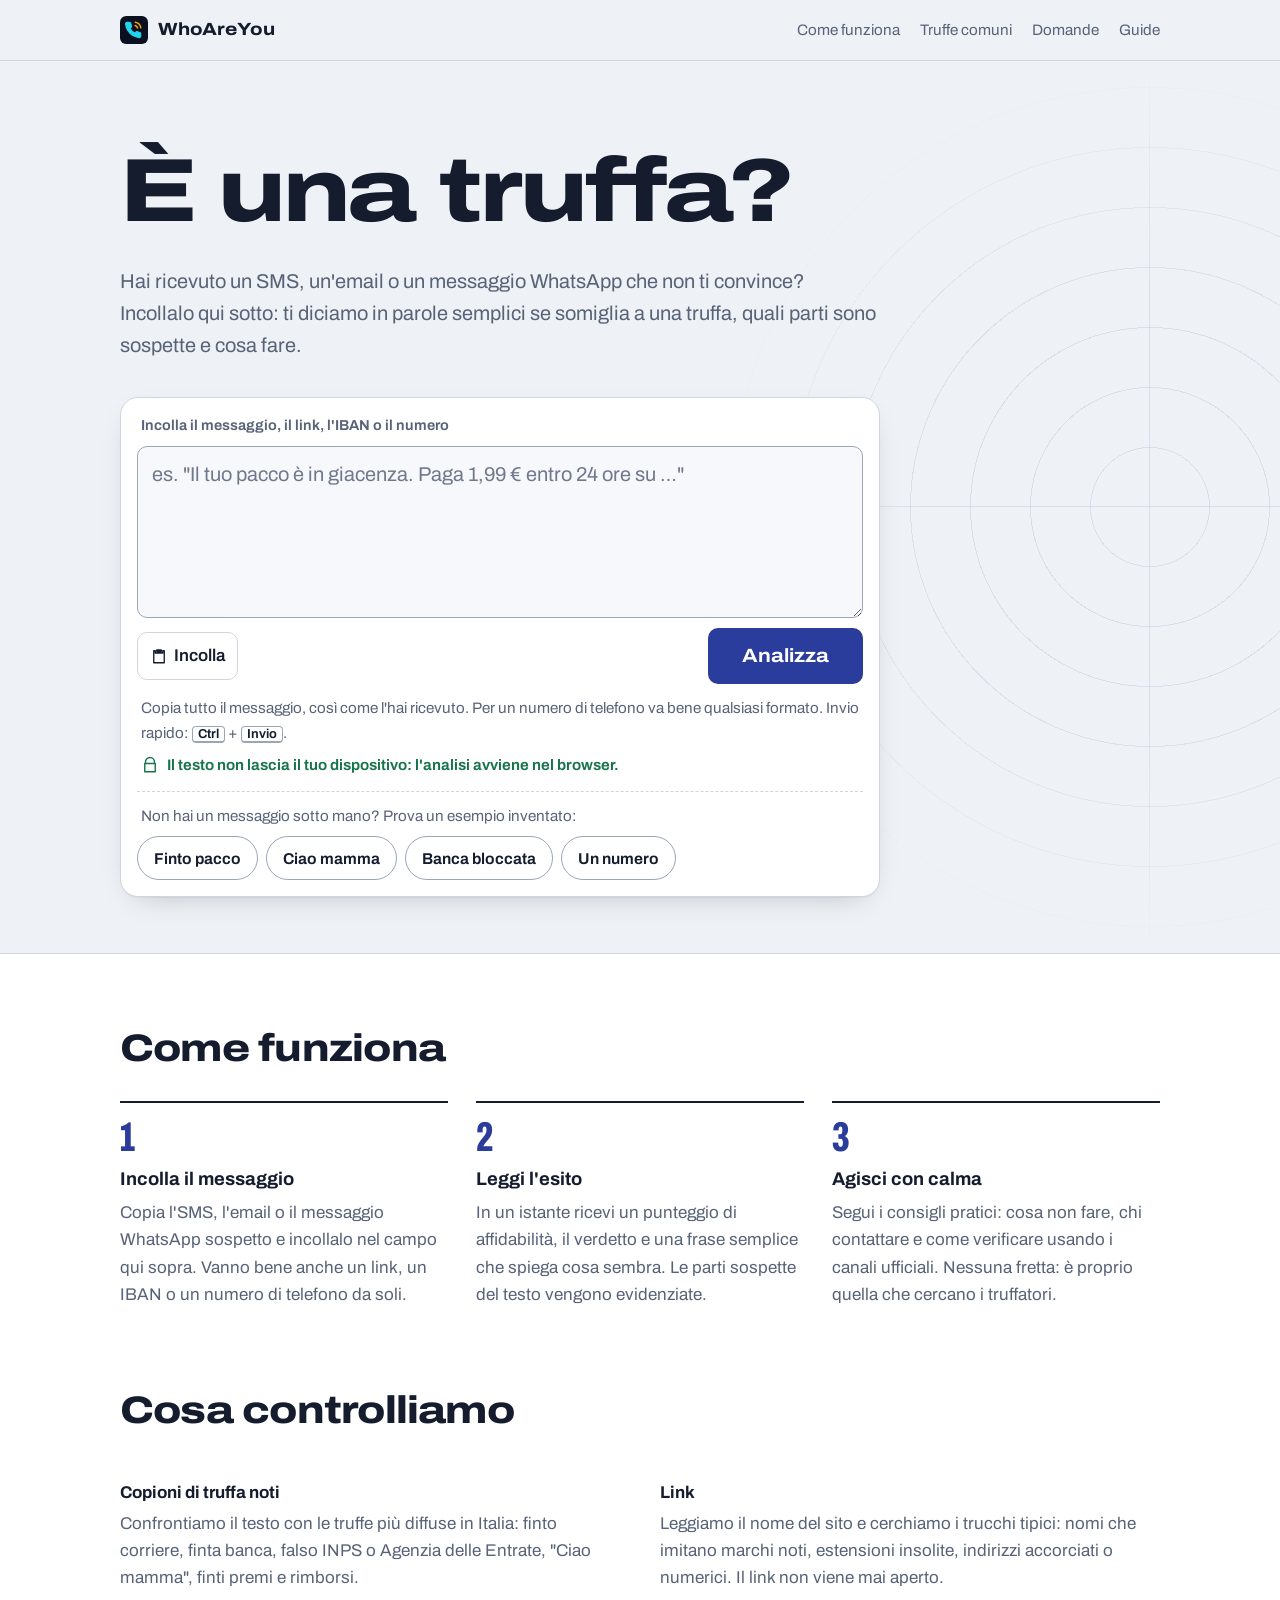
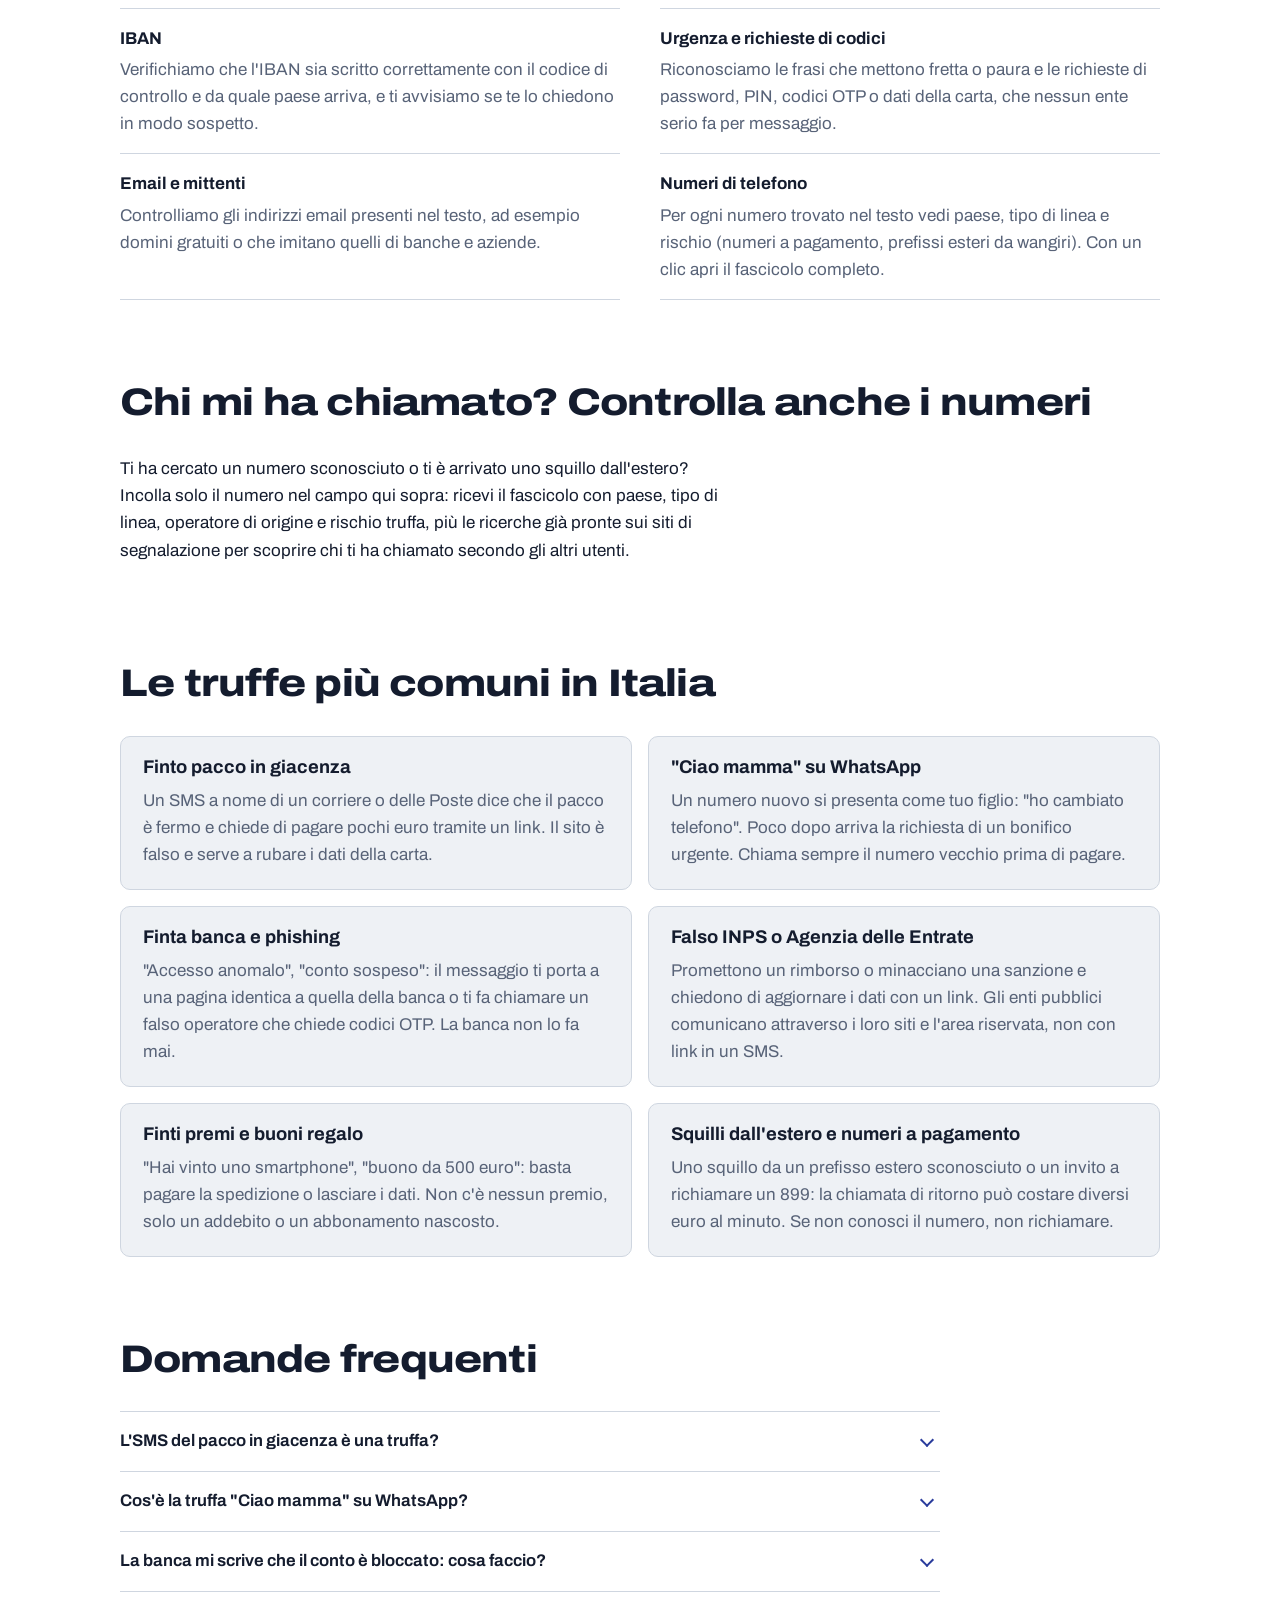
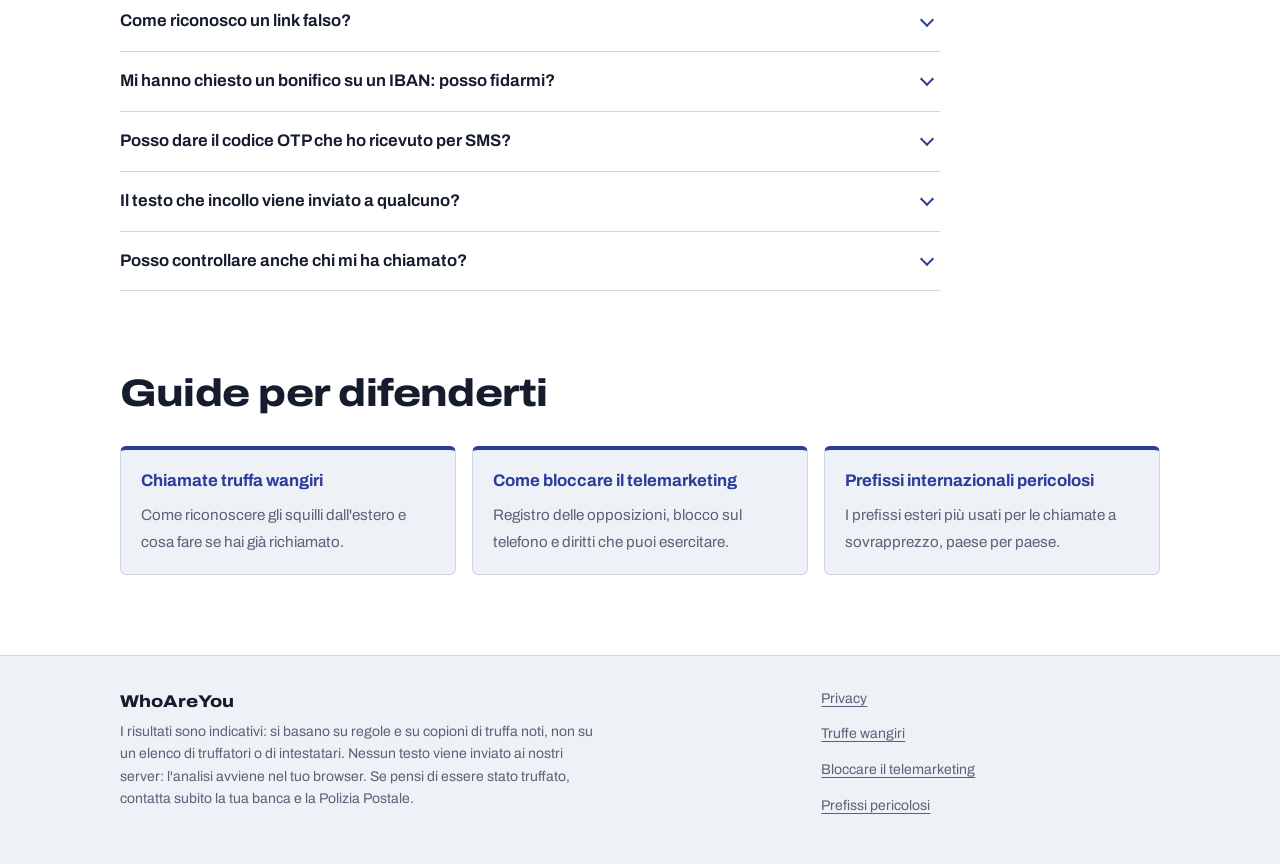
==== commit 6c705f58: "Debug: font ospitato sul sito, CSP e informativa privacy aggiornata La home caricava il font da Goog" ====
--- a/index.html
+++ b/index.html
@@ -2,6 +2,8 @@
 <html lang="it">
 <head>
   <meta charset="utf-8">
+  <meta http-equiv="Content-Security-Policy" content="default-src 'self'; script-src 'self'; style-src 'self'; img-src 'self' data:; font-src 'self'; connect-src 'self'; manifest-src 'self'; object-src 'none'; base-uri 'none'; form-action 'self'">
+  <meta name="referrer" content="strict-origin-when-cross-origin">
   <meta name="viewport" content="width=device-width, initial-scale=1">
   <title>È una truffa? Verifica SMS, link, IBAN e numeri sospetti gratis | WhoAreYou</title>
   <meta name="description" content="Hai ricevuto un SMS, un'email o un messaggio WhatsApp sospetto? Incollalo e scopri subito se è una truffa: finto pacco, Ciao mamma, finta banca, link falsi, IBAN e numeri a rischio. Gratis, senza registrazione, il testo non lascia il tuo dispositivo.">
@@ -30,9 +32,7 @@
   <meta name="twitter:description" content="Incolla il messaggio sospetto e scopri se è una truffa e cosa fare. Tutto nel tuo browser.">
   <meta name="twitter:image" content="https://lorebiri.github.io/whoareyou/assets/img/og-image.png">
 
-  <link rel="preconnect" href="https://fonts.googleapis.com">
-  <link rel="preconnect" href="https://fonts.gstatic.com" crossorigin>
-  <link rel="stylesheet" href="https://fonts.googleapis.com/css2?family=Archivo:wdth,wght@62..125,400..800&amp;display=swap">
+  <link rel="preload" href="assets/fonts/archivo-latin.woff2" as="font" type="font/woff2" crossorigin>
   <link rel="stylesheet" href="assets/css/style.css">
 
   <script type="application/ld+json">
--- a/assets/css/style.css
+++ b/assets/css/style.css
@@ -1,4 +1,24 @@
 /* WhoAreYou – "fascicolo" visivo: carta fredda, inchiostro blu notte, timbro del verdetto. */
+
+/* Font Archivo ospitato sul sito (licenza SIL OFL, assets/fonts/OFL.txt): nessuna richiesta a server esterni. */
+@font-face {
+  font-family: "Archivo";
+  font-style: normal;
+  font-weight: 400 800;
+  font-stretch: 62% 125%;
+  font-display: swap;
+  src: url("../fonts/archivo-latin-ext.woff2") format("woff2");
+  unicode-range: U+0100-02BA, U+02BD-02C5, U+02C7-02CC, U+02CE-02D7, U+02DD-02FF, U+0304, U+0308, U+0329, U+1D00-1DBF, U+1E00-1E9F, U+1EF2-1EFF, U+2020, U+20A0-20AB, U+20AD-20C4, U+2113, U+2C60-2C7F, U+A720-A7FF;
+}
+@font-face {
+  font-family: "Archivo";
+  font-style: normal;
+  font-weight: 400 800;
+  font-stretch: 62% 125%;
+  font-display: swap;
+  src: url("../fonts/archivo-latin.woff2") format("woff2");
+  unicode-range: U+0000-00FF, U+0131, U+0152-0153, U+02BB-02BC, U+02C6, U+02DA, U+02DC, U+0304, U+0308, U+0329, U+2000-206F, U+20AC, U+2122, U+2191, U+2193, U+2212, U+2215, U+FEFF, U+FFFD;
+}
 
 :root {
   --paper: #eef1f5;
@@ -359,8 +379,10 @@
 .signal:first-child { border-top: 0; padding-top: 4px; }
 .signal p { margin: 0; }
 .signal .icon { margin-top: 2px; }
+.signal > div { min-width: 0; flex: 1; }
 .signal-label { font-weight: 650; }
-.signal-detail { color: var(--muted); font-size: 0.95rem; }
+.signal-detail { color: var(--muted); font-size: 0.95rem; overflow-wrap: anywhere; }
+.signal-label { overflow-wrap: anywhere; }
 .s-high .icon { color: var(--v-pericoloso); }
 .s-medium .icon { color: var(--v-sospetto); }
 .s-low .icon { color: var(--v-neutro); }
@@ -515,7 +537,7 @@
 .defanged { font-family: ui-monospace, "SF Mono", Menlo, Consolas, monospace; font-size: 0.95em; user-select: all; }
 .entity-main.defanged { font-size: 1.05rem; }
 .reasons { list-style: none; margin: 8px 0 0; padding: 0; display: grid; gap: 4px; font-size: 1rem; }
-.reason { padding-left: 14px; position: relative; color: var(--muted); }
+.reason { padding-left: 14px; position: relative; color: var(--muted); overflow-wrap: anywhere; }
 .reason strong { color: var(--ink); font-weight: 650; }
 .reason::before { content: ""; position: absolute; left: 0; top: 0.6em; width: 6px; height: 6px; border-radius: 50%; background: var(--line-strong); }
 .reason.s-high::before { background: var(--v-pericoloso); }
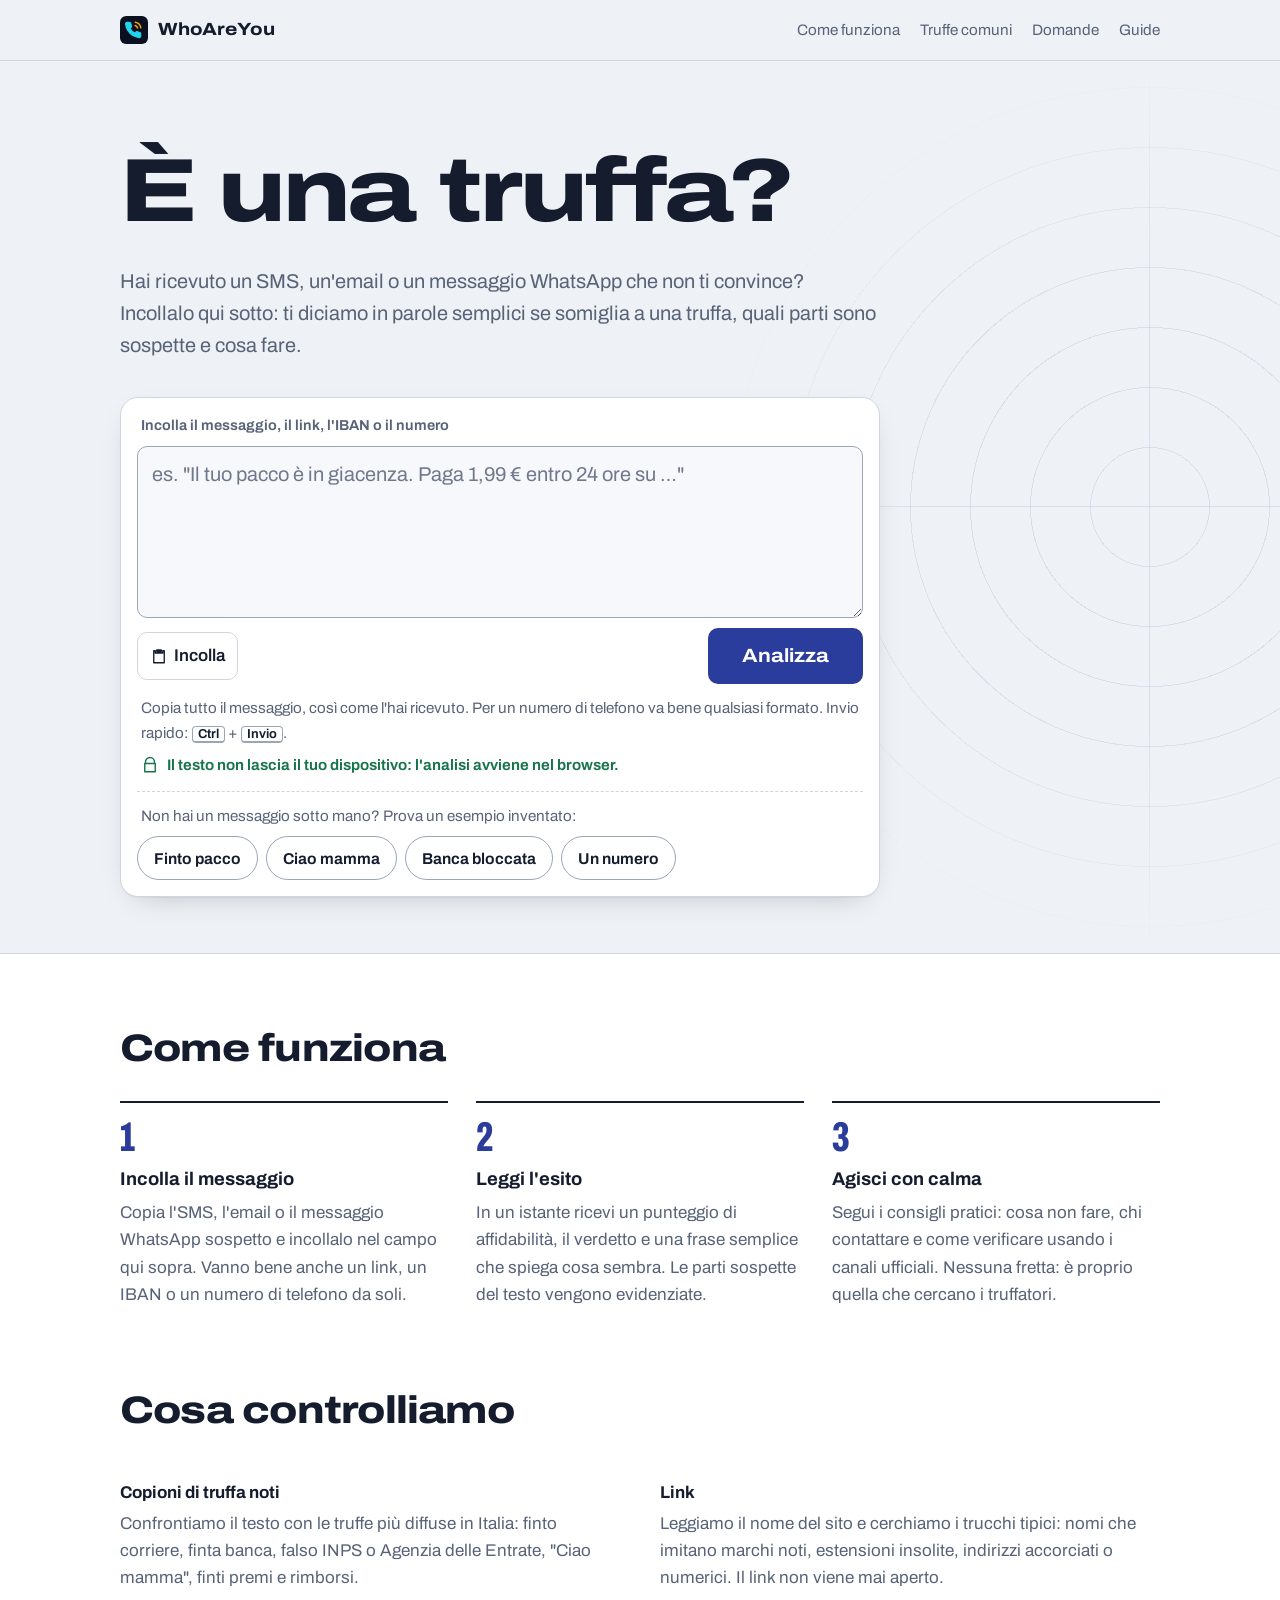
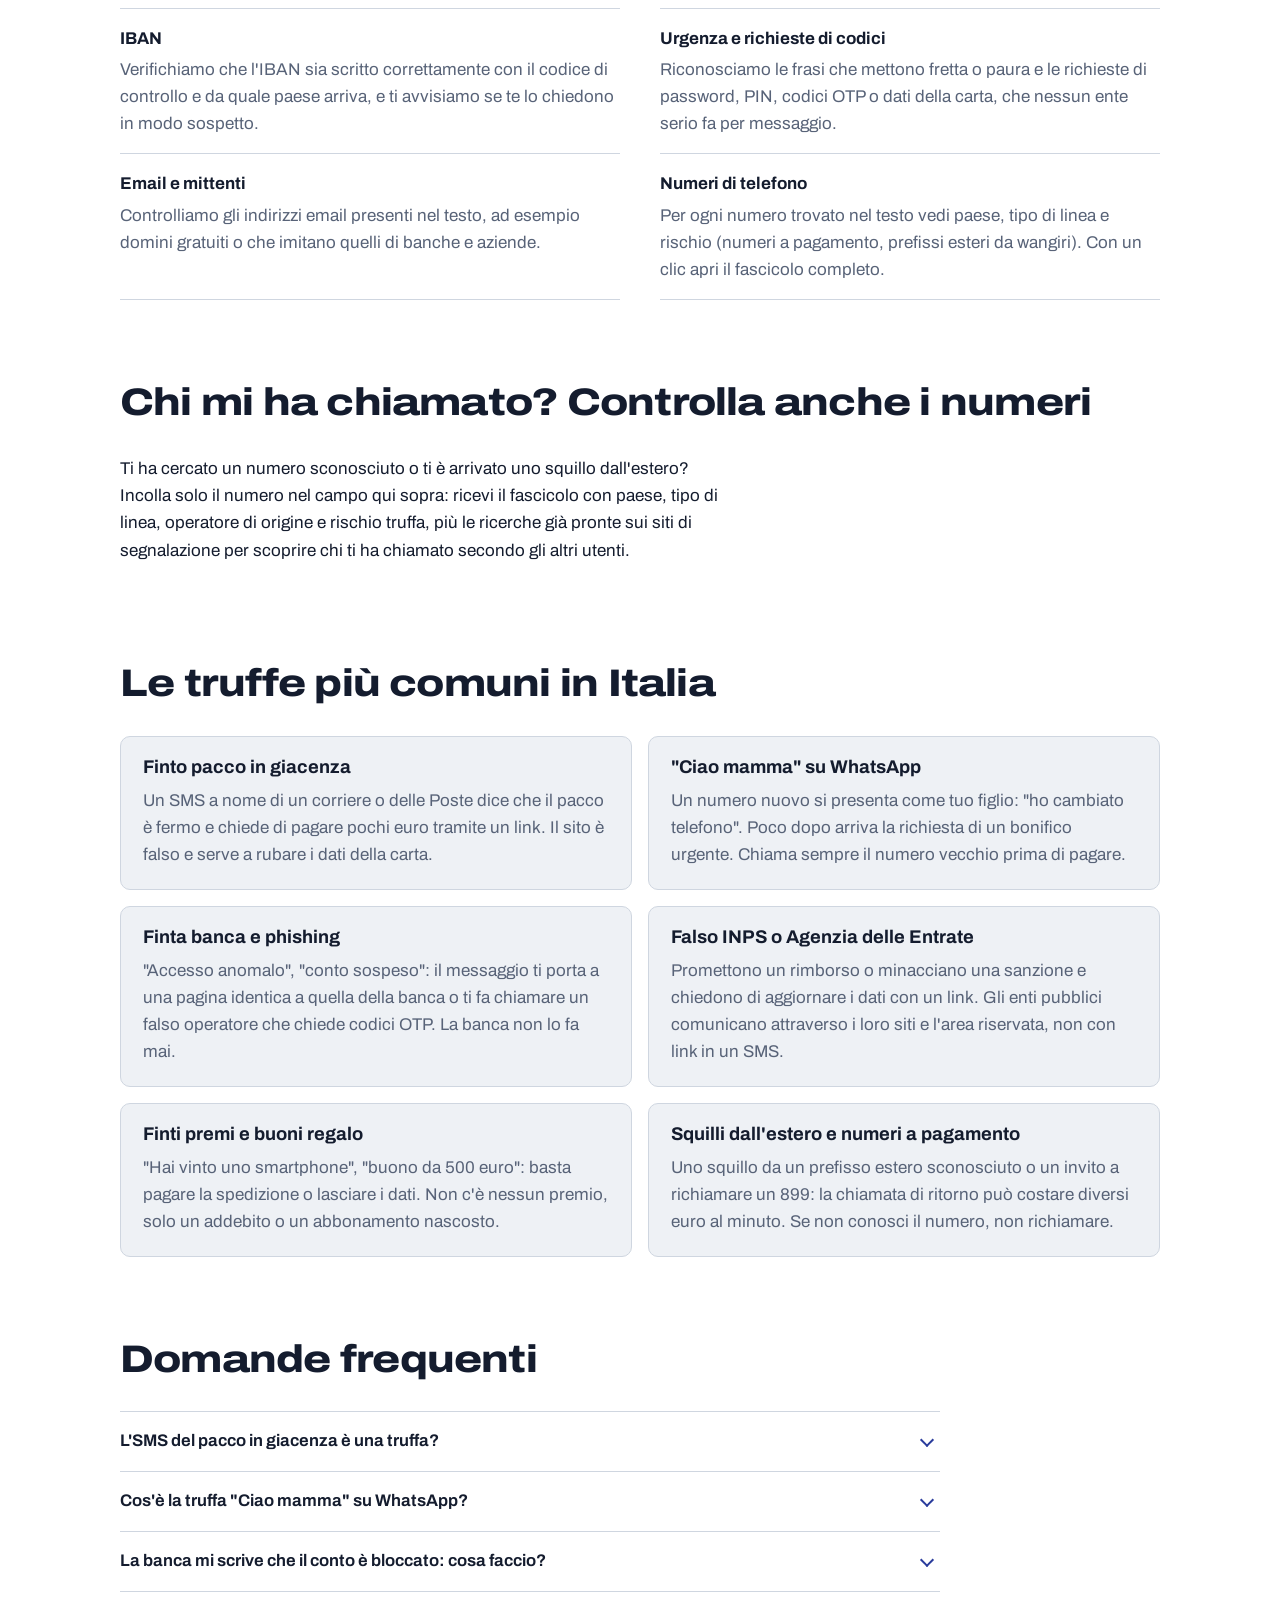
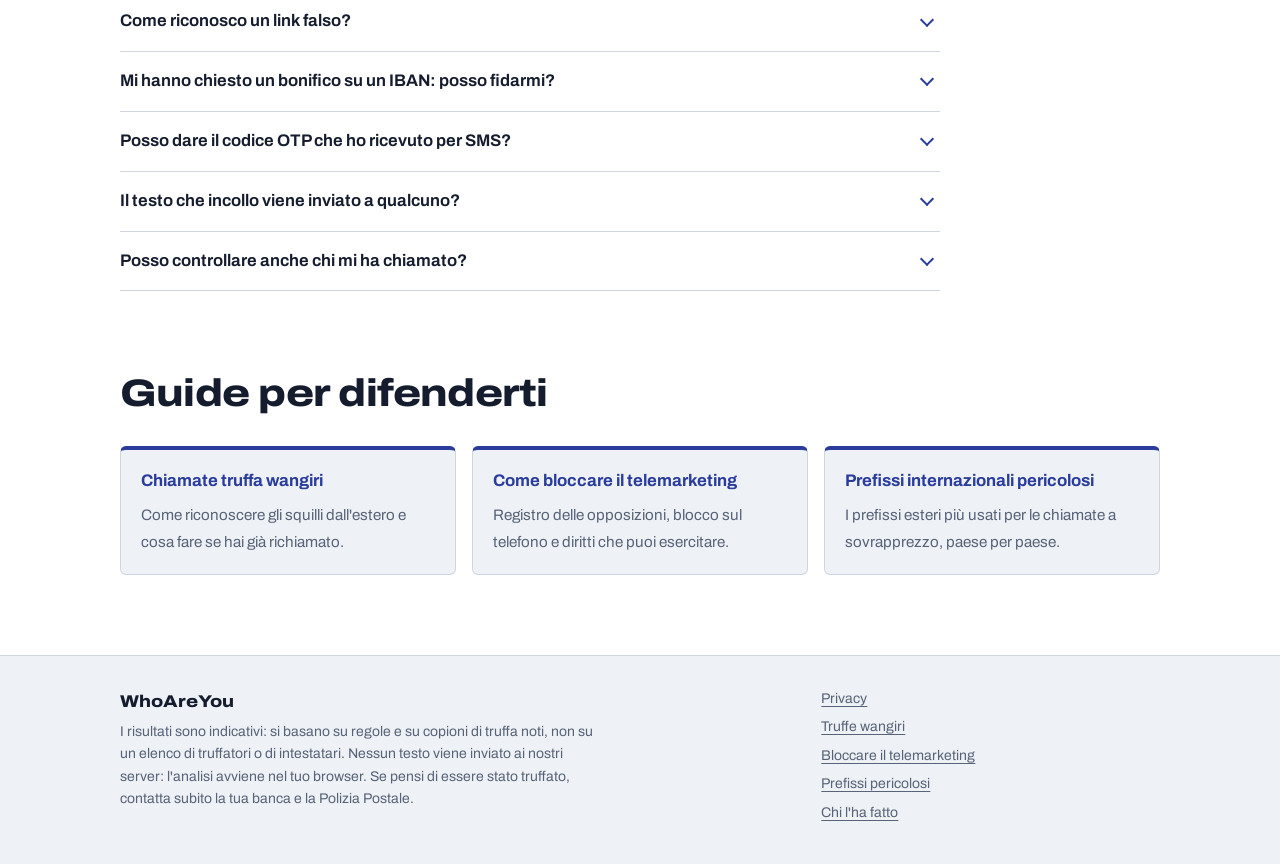
==== commit 08b64cee: "Piè di pagina: link al sito dell'autore Co-Authored-By: Claude Opus 5.5 <noreply@anthropic.com> Clau" ====
--- a/index.html
+++ b/index.html
@@ -185,7 +185,7 @@
 
         <form id="cerca" class="search" role="search" autocomplete="off" novalidate>
           <label for="testo" class="search-label">Incolla il messaggio, il link, l'IBAN o il numero</label>
-          <textarea id="testo" name="q" rows="4" maxlength="5000" autocomplete="off" autocorrect="off" autocapitalize="off" spellcheck="false"
+          <textarea id="testo" rows="4" maxlength="5000" autocomplete="off" autocorrect="off" autocapitalize="off" spellcheck="false"
                     placeholder="es. &quot;Il tuo pacco è in giacenza. Paga 1,99 € entro 24 ore su …&quot;" aria-describedby="search-hint privacy-hint"></textarea>
           <div class="search-row">
             <button type="button" class="btn-ghost paste" id="incolla" hidden aria-label="Incolla dagli appunti e analizza">
@@ -364,6 +364,7 @@
         <li><a href="guide/chiamate-truffa-wangiri.html">Truffe wangiri</a></li>
         <li><a href="guide/come-bloccare-telemarketing.html">Bloccare il telemarketing</a></li>
         <li><a href="guide/prefissi-internazionali-pericolosi.html">Prefissi pericolosi</a></li>
+        <li><a href="https://lorebiri.github.io/">Chi l'ha fatto</a></li>
       </ul>
     </div>
   </footer>
